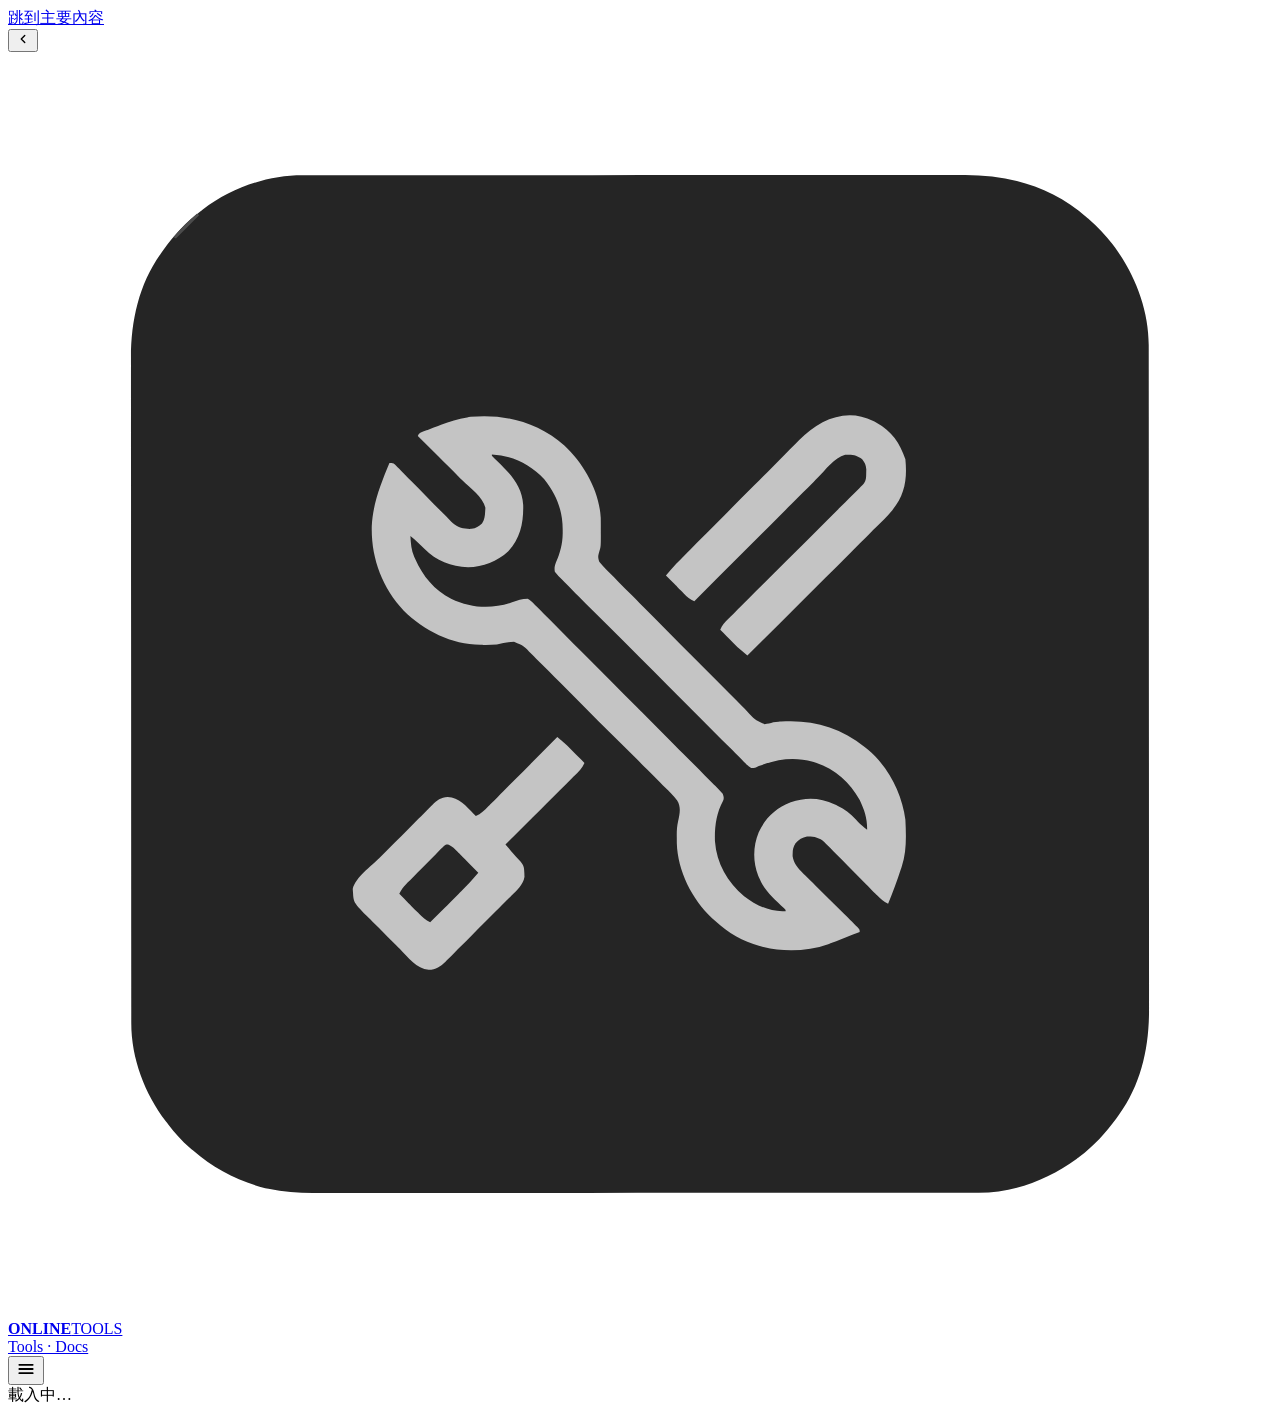
==== index.html @ 97c42d02 "feat: add utility functions, manifest, and multiple pages for online tools - Implemented utility fun" ====
<!DOCTYPE html>
<html lang="zh-Hant">

<head>
  <meta charset="UTF-8">
  <meta name="viewport" content="width=device-width, initial-scale=1.0, viewport-fit=cover">
  <title>OnlineTools</title>
  <meta name="description" content="純前端的線上工具箱與教學文檔：單位換算、進位轉換、時間戳、顏色、雜湊等等。">
  <meta name="theme-color" content="#252525">

  <!-- Open Graph -->
  <meta property="og:type" content="website">
  <meta property="og:title" content="OnlineTools">
  <meta property="og:description" content="純前端的線上工具箱與教學文檔。">
  <meta property="og:locale" content="zh_TW">
  <meta name="twitter:card" content="summary">

  <link rel="icon" href="assets/images/icon.svg">
  <link rel="manifest" href="manifest.webmanifest">
  <meta name="apple-mobile-web-app-capable" content="yes">
  <meta name="apple-mobile-web-app-title" content="OnlineTools">

  <!-- Web fonts：JetBrains Mono（程式碼）+ IBM Plex Sans JP（--font-family 的備援） -->
  <link rel="preconnect" href="https://fonts.googleapis.com">
  <link rel="preconnect" href="https://fonts.gstatic.com" crossorigin>
  <link rel="stylesheet"
    href="https://fonts.googleapis.com/css2?family=IBM+Plex+Sans+JP:wght@400;500;700&family=JetBrains+Mono:wght@400;500;700&display=swap">

  <link rel="stylesheet" href="css/theme.css">
  <link rel="stylesheet" href="css/layout.css">
  <link rel="stylesheet" href="css/components.css">
  <link rel="stylesheet" href="css/catalog.css">
  <link rel="stylesheet" href="css/viewer.css">
  <link rel="stylesheet" href="css/tools.css">
  <link rel="stylesheet" href="css/pages.css">
</head>

<body>
  <a class="skip-link" href="#page-outlet">跳到主要內容</a>
  <div class="app">
    <nav class="side-nav" id="side-nav" aria-label="主導覽">
      <button type="button" id="sidebar-toggle" class="sidebar-toggle" aria-label="收合側邊欄" aria-expanded="true"
        title="收合側邊欄">
        <svg viewBox="0 0 24 24" width="14" height="14" fill="none" stroke="currentColor" stroke-width="2.4"
          stroke-linecap="round" stroke-linejoin="round">
          <polyline points="15 18 9 12 15 6"></polyline>
        </svg>
      </button>
      <a class="brand" href="#/home">
        <img class="brand-logo" src="assets/images/icon.svg" alt="OnlineTools 標誌">
        <div class="brand-text">
          <div class="brand-name"><strong>ONLINE</strong>TOOLS</div>
          <div class="brand-sub">Tools · Docs</div>
        </div>
      </a>
      <button type="button" id="nav-menu-toggle" class="nav-menu-toggle" aria-label="開啟選單"
        aria-expanded="false" aria-controls="primary-nav" title="選單">
        <svg viewBox="0 0 24 24" width="20" height="20" fill="none" stroke="currentColor" stroke-width="2.2"
          stroke-linecap="round">
          <line class="bar bar-top" x1="4" y1="7" x2="20" y2="7"></line>
          <line class="bar bar-mid" x1="4" y1="12" x2="20" y2="12"></line>
          <line class="bar bar-bot" x1="4" y1="17" x2="20" y2="17"></line>
        </svg>
      </button>
      <div class="nav-group" id="primary-nav"></div>
      <div class="nav-spacer"></div>
      <div class="nav-foot" id="nav-foot"></div>
    </nav>

    <main class="main" id="page-outlet" tabindex="-1" aria-live="polite">
      <div class="state-block" role="status">
        <div class="spinner" aria-hidden="true"></div>載入中…
      </div>
    </main>
  </div>

  <script type="module" src="js/core/main.js"></script>
</body>

</html>
---- css/viewer.css ----
/* css/viewer.css — 單篇文章的版面與 Markdown 排版。 */

/* ================= Viewer layout ================= */
/* 內文欄寬約 800px，再加 240px 的大綱側欄；行太長會很難讀，所以是置中不是撐滿。 */
.viewer {
  max-width: 1064px;
  margin-inline: auto;
}

/* 固定在視窗而不是欄位上：長文章捲到一半時仍然需要看得到進度。 */
.read-progress {
  position: fixed;
  top: 0;
  left: 0;
  right: 0;
  height: 3px;
  z-index: var(--z-progress);
  background: transparent;
  pointer-events: none;
}
.read-progress > span {
  display: block;
  height: 100%;
  background: var(--primary);
  transform: scaleX(0);
  transform-origin: 0 50%;
  transition: transform 80ms linear;
}

.back-link {
  display: inline-flex;
  align-items: center;
  gap: 6px;
  font-size: 13px;
  font-weight: 600;
  color: var(--text-muted);
  margin-bottom: 16px;
}
.back-link:hover { color: var(--text); text-decoration: none; }
.back-link .back-ico { font-size: 16px; }

.doc-layout {
  display: grid;
  grid-template-columns: minmax(0, 1fr) 240px;
  gap: 24px;
  align-items: start;
}
.doc-main { padding: 28px 32px; min-width: 0; }

/* ---------- 文章標頭 ---------- */
.doc-cover {
  display: block;
  width: 100%;
  max-height: 260px;
  object-fit: cover;
  border: 1px solid var(--border-soft);
  border-radius: var(--radius);
  background: var(--cffy-theme-surface-a0);
  margin-bottom: 18px;
}
.doc-header {
  padding-bottom: 18px;
  margin-bottom: 24px;
  border-bottom: 1px solid var(--border-soft);
}
.doc-meta {
  display: flex;
  align-items: center;
  flex-wrap: wrap;
  gap: 12px;
  margin-bottom: 10px;
}
.doc-date { font-size: 12.5px; color: var(--text-dim); }
.doc-readtime { font-size: 12.5px; color: var(--text-dim); }
.doc-readtime::before { content: "·"; margin-right: 12px; color: var(--border); }
.doc-title { font-size: 28px; font-weight: 800; margin: 0 0 8px; line-height: 1.3; }
.doc-desc { font-size: 15px; color: var(--text-muted); margin: 0 0 12px; }

/* ---------- 頁尾：上／下一篇 + 原始檔 ---------- */
.doc-foot {
  margin-top: 34px;
  padding-top: 20px;
  border-top: 1px solid var(--border-soft);
}
.doc-foot[hidden] { display: none; }
.doc-nav {
  display: grid;
  grid-template-columns: 1fr 1fr;
  gap: 10px;
}
.doc-nav-link {
  display: flex;
  flex-direction: column;
  gap: 3px;
  padding: 12px 16px;
  border: 1px solid var(--border-soft);
  border-radius: var(--radius);
  background: var(--card-bg-alt);
  color: inherit;
  min-width: 0;
}
.doc-nav-link:hover { border-color: var(--primary); text-decoration: none; }
.doc-nav-link:focus-visible { outline: var(--focus-ring); outline-offset: 2px; }
/* 空的一格讓剩下的連結留在自己那一側。 */
.doc-nav-link.is-empty { border-color: transparent; background: none; pointer-events: none; }
.doc-nav-link.is-next { text-align: right; }
.doc-nav-dir { font-size: var(--text-caption); font-weight: 700; color: var(--text-dim); }
.doc-nav-link:hover .doc-nav-dir { color: var(--interactive); }
.doc-nav-title {
  font-size: var(--text-supporting);
  font-weight: 600;
  color: var(--text);
  overflow: hidden;
  text-overflow: ellipsis;
  white-space: nowrap;
}

.doc-source {
  display: flex;
  align-items: center;
  justify-content: center;
  gap: 8px;
  margin-top: 18px;
  font-size: var(--text-caption);
  color: var(--text-dim);
}

@media (max-width: 560px) {
  .doc-nav { grid-template-columns: 1fr; }
  .doc-nav-link.is-empty { display: none; }
  .doc-nav-link.is-next { text-align: left; }
}

/* ---------- 大綱（右側） ---------- */
.doc-outline {
  position: sticky;
  top: 20px;
  align-self: start;
  max-height: calc(100vh - 40px);
  overflow-y: auto;
  padding-left: 4px;
}
.outline-title {
  display: block;
  width: 100%;
  border: 0;
  background: none;
  font-family: inherit;
  font-size: 12px;
  font-weight: 700;
  letter-spacing: 0.04em;
  color: var(--text-muted);
  margin-bottom: 10px;
  padding: 0 0 0 12px;
  text-align: left;
  cursor: pointer;
  transition: color var(--duration-fast) var(--easing-standard);
}
.outline-title:hover { color: var(--interactive); }
.outline-title:focus-visible { outline: var(--focus-ring); outline-offset: 3px; }
.outline-nav { display: flex; flex-direction: column; gap: 1px; }
.outline-link {
  /* 用格線讓自動編號自成一欄，標題換行時才不會縮到編號底下。 */
  display: grid;
  grid-template-columns: auto minmax(0, 1fr);
  gap: 6px;
  font-size: 12.5px;
  line-height: 1.45;
  color: var(--text-muted);
  padding: 5px 10px 5px calc(12px + var(--indent, 0) * 13px);
  border-left: 2px solid transparent;
  border-radius: 0 var(--radius-sm) var(--radius-sm) 0;
}
.outline-num {
  font-variant-numeric: tabular-nums;
  font-weight: 700;
  color: var(--text-dim);
  white-space: nowrap;
}
.outline-text { overflow: hidden; text-overflow: ellipsis; white-space: nowrap; }
.outline-link:hover { color: var(--text); background: var(--card-bg-alt); text-decoration: none; }
.outline-link:hover .outline-num { color: var(--text-muted); }
.outline-link:focus-visible { outline: var(--focus-ring); outline-offset: -2px; }
.outline-link.is-active {
  color: var(--interactive);
  border-left-color: var(--primary);
  background: var(--surface-selected);
  font-weight: 600;
}
.outline-link.is-active .outline-num { color: var(--interactive); }

@media (max-width: 1100px) {
  .doc-layout { grid-template-columns: 1fr; }
  .doc-outline {
    position: static;
    max-height: none;
    order: -1;
    background: var(--card-bg);
    border: 1px solid var(--border-soft);
    border-radius: var(--radius-lg);
    padding: 14px 16px;
  }
  .outline-nav { max-height: 200px; overflow-y: auto; }
}
@media (max-width: 480px) {
  .doc-main { padding: 20px 18px; }
  .doc-title { font-size: 22px; }
  .doc-cover { max-height: 180px; }
}

/* ================= Markdown 內文排版 ================= */
.doc-content { font-size: 15.5px; line-height: 1.75; color: var(--text); }
.doc-content > *:first-child { margin-top: 0; }

.doc-content h1, .doc-content h2, .doc-content h3,
.doc-content h4, .doc-content h5, .doc-content h6 {
  font-weight: 700;
  line-height: 1.35;
  scroll-margin-top: 20px;
}

/* ---------- 章節錨點 ---------- */
/* 整個網站活在 hash 裡，純 #id 錨點會把路由洗掉，所以改成複製完整網址的按鈕。 */
.doc-heading { position: relative; }
.heading-anchor {
  margin-left: 8px;
  padding: 2px 4px;
  border: none;
  border-radius: var(--radius-xs);
  background: none;
  color: var(--text-dim);
  cursor: pointer;
  opacity: 0;
  vertical-align: middle;
  transition: opacity var(--duration-fast) var(--easing-standard),
              color var(--duration-fast) var(--easing-standard);
}
.doc-heading:hover .heading-anchor,
.heading-anchor:focus-visible { opacity: 1; }
.heading-anchor:hover { color: var(--interactive); background: var(--card-bg-alt); }
.heading-anchor:focus-visible { outline: var(--focus-ring); outline-offset: 1px; }
@media (hover: none) { .heading-anchor { opacity: 0.5; } }

/* 從分享連結或搜尋結果進來時閃一下，指出停在哪一節。 */
.doc-heading.is-targeted {
  animation: heading-flash 2s var(--easing-standard);
  border-radius: var(--radius-xs);
}
@keyframes heading-flash {
  0%, 45% { background: color-mix(in srgb, var(--cffy-theme-warning-a0) 22%, transparent); }
  100% { background: transparent; }
}

.doc-content h1 { font-size: 25px; margin: 32px 0 16px; padding-bottom: 8px; border-bottom: 1px solid var(--border-soft); }
.doc-content h2 { font-size: 21px; margin: 30px 0 14px; padding-bottom: 6px; border-bottom: 1px solid var(--border-soft); }
.doc-content h3 { font-size: 18px; margin: 26px 0 12px; }
.doc-content h4 { font-size: 16px; margin: 22px 0 10px; }
.doc-content h5, .doc-content h6 { font-size: 14.5px; margin: 18px 0 8px; color: var(--text-muted); }

.doc-content p { margin: 0 0 16px; }

/* 行內連結：hover 時加淡色底與較亮的底線。左右的 padding／負 margin 成對，
   確保 highlight 不會把文字擠位移。 */
.doc-content a {
  color: var(--link);
  text-decoration: underline;
  text-underline-offset: 2px;
  text-decoration-color: color-mix(in srgb, var(--link) 45%, transparent);
  padding: 1px 3px;
  margin: 0 -3px;
  border-radius: var(--radius-xs);
  transition: background var(--duration-fast) var(--easing-standard),
              color var(--duration-fast) var(--easing-standard),
              text-decoration-color var(--duration-fast) var(--easing-standard);
}
.doc-content a:hover {
  color: var(--cffy-theme-info-a10);
  background: color-mix(in srgb, var(--link) 14%, transparent);
  text-decoration-color: currentColor;
}
.doc-content a:focus-visible { outline: var(--focus-ring); outline-offset: 1px; }
/* 圖片連結不要套文字連結的樣式。 */
.doc-content a:has(img) {
  padding: 0;
  margin: 0;
  text-decoration: none;
  background: none;
}

.doc-content ul, .doc-content ol { margin: 0 0 16px; padding-left: 26px; }
.doc-content li { margin: 4px 0; }
.doc-content li > ul, .doc-content li > ol { margin: 4px 0; }
.doc-content input[type="checkbox"] {
  width: auto;
  margin-right: 6px;
  accent-color: var(--primary);
}

.doc-content blockquote {
  margin: 4px 0 20px;
  padding: 12px 16px;
  border: none;
  border-left: 4px solid var(--primary);
  border-radius: 0 var(--radius-sm) var(--radius-sm) 0;
  background: var(--card-bg-alt);
  color: var(--text);
  line-height: 1.7;
}
.doc-content blockquote > *:first-child { margin-top: 0; }
.doc-content blockquote p:last-child { margin-bottom: 0; }
.doc-content blockquote ul,
.doc-content blockquote ol { margin-bottom: 0; }
.doc-content blockquote blockquote {
  margin: 12px 0 0;
  background: var(--cffy-theme-surface-a10);
}

@media (max-width: 480px) {
  .doc-content blockquote { padding: 10px 12px; }
}

.doc-content hr { border: none; border-top: 1px solid var(--border); margin: 28px 0; }

.doc-img, .doc-content img {
  display: block;
  /* 保留小圖的原始寬度；只有超過內容區時才等比例縮小。 */
  width: auto;
  max-width: 100%;
  height: auto;
  margin: 8px 0 18px;
  /* 圖片大小差很多，圓角要小到連 18px 高的圖也符合短邊 1/3 的規則。 */
  border-radius: var(--radius-sm);
  border: 1px solid var(--border-soft);
  background: var(--cffy-theme-surface-a10);
}

/* ---------- 圖片 + hover 說明 ---------- */
/* 外框收縮到圖片實際寬度，說明列才會跟圖片同寬。 */
.doc-content .doc-figure {
  position: relative;
  display: block;
  width: fit-content;
  max-width: 100%;
  margin: 8px 0 18px;
  border: 1px solid var(--border-soft);
  border-radius: var(--radius-sm);
  overflow: hidden;
  background: var(--cffy-theme-surface-a10);
}
.doc-content .doc-figure .doc-img {
  margin: 0;
  border: none;
  border-radius: 0;
  background: none;
}
.doc-figure-cap {
  position: absolute;
  left: 0;
  right: 0;
  bottom: 0;
  padding: 7px 12px;
  font-size: var(--text-caption);
  line-height: 1.4;
  color: var(--cffy-theme-light-a0);
  background: rgba(0, 0, 0, 0.74);
  opacity: 0;
  transform: translateY(100%);
  transition: opacity var(--duration-default) var(--easing-standard),
              transform var(--duration-default) var(--easing-standard);
  pointer-events: none;
}
.doc-figure:hover .doc-figure-cap,
.doc-figure:focus-within .doc-figure-cap {
  opacity: 1;
  transform: translateY(0);
}
/* 觸控裝置沒有 hover，說明就固定顯示，不然永遠看不到。 */
@media (hover: none) {
  .doc-figure-cap { opacity: 1; transform: translateY(0); }
}

/* ---------- 可放大的圖片 ---------- */
.doc-content img.is-zoomable { cursor: zoom-in; }
.doc-content img.is-zoomable:focus-visible { outline: var(--focus-ring); outline-offset: 2px; }

.lightbox {
  position: fixed;
  inset: 0;
  z-index: var(--z-overlay);
  display: flex;
  flex-direction: column;
  align-items: center;
  justify-content: center;
  gap: 12px;
  padding: 32px;
  background: rgba(0, 0, 0, 0.88);
  opacity: 0;
  pointer-events: none;
  transition: opacity var(--duration-fast) var(--easing-standard);
}
.lightbox.open { opacity: 1; pointer-events: auto; }
.lightbox-img {
  max-width: 100%;
  max-height: calc(100vh - 120px);
  object-fit: contain;
  border-radius: var(--radius-sm);
  background: var(--cffy-theme-surface-a10);
}
.lightbox-cap {
  max-width: 720px;
  text-align: center;
  font-size: var(--text-supporting);
  color: var(--cffy-theme-light-a0);
}
.lightbox-cap[hidden] { display: none; }
.lightbox-close {
  position: absolute;
  top: 14px;
  right: 16px;
  min-width: var(--hit-min);
  min-height: var(--hit-min);
  display: inline-flex;
  align-items: center;
  justify-content: center;
  font-size: 26px;
  line-height: 1;
  border: 1px solid var(--border);
  border-radius: var(--radius-sm);
  background: var(--card-bg);
  color: var(--text);
  cursor: pointer;
}
.lightbox-close:hover { background: var(--card-bg-alt); }
.lightbox-close:focus-visible { outline: var(--focus-ring); outline-offset: 2px; }

@media (max-width: 480px) {
  .lightbox { padding: 16px; }
}

/* ---------- 表格 ---------- */
/* 外框負責圓角與橫向捲動；表格本身用 separate border，內部格線才不會疊成兩條。 */
.doc-content .table-wrap {
  margin: 0 0 18px;
  border: 1px solid var(--border);
  border-radius: var(--radius);
  overflow: hidden;
  overflow-x: auto;
  background: var(--cffy-theme-surface-a10);
}
.doc-content table {
  width: 100%;
  border-collapse: separate;
  border-spacing: 0;
  margin: 0;
  font-size: 14px;
}
.doc-content th, .doc-content td {
  padding: 9px 13px;
  text-align: left;
  border-right: 1px solid var(--border-soft);
  border-bottom: 1px solid var(--border-soft);
}
.doc-content th:last-child, .doc-content td:last-child { border-right: none; }
.doc-content tbody tr:last-child td { border-bottom: none; }
.doc-content thead th {
  background: var(--card-bg-alt);
  font-weight: 700;
  color: var(--text);
  border-bottom-color: var(--border);
  white-space: nowrap;
}
.doc-content tbody tr:nth-child(even) { background: rgba(var(--rgb-info), 0.04); }

/* ---------- 行內程式碼 ---------- */
.doc-content code {
  font-family: var(--font-mono);
  font-size: 0.88em;
  background: var(--card-bg-alt);
  color: var(--cffy-theme-primary-a50);
  padding: 2px 6px;
  border-radius: var(--radius-xs);
  border: 1px solid var(--border-soft);
}

/* ---------- 程式碼區塊 + 複製鈕 ---------- */
/* 按鈕掛在外層，長行左右捲動時它才不會跟著跑掉。 */
.doc-content .code-wrap { position: relative; margin: 0 0 18px; }
.doc-content .code-wrap > pre.code-block { margin: 0; padding-right: 96px; }

.code-copy {
  position: absolute;
  top: 8px;
  right: 8px;
  display: inline-flex;
  align-items: center;
  gap: 6px;
  font-family: inherit;
  font-size: var(--text-caption);
  font-weight: 600;
  padding: 5px 10px;
  border-radius: var(--radius-sm);
  border: 1px solid var(--border);
  background: var(--card-bg-alt);
  color: var(--text-muted);
  cursor: pointer;
  opacity: 0.65;
  transition: opacity var(--duration-fast) var(--easing-standard),
              color var(--duration-fast) var(--easing-standard),
              border-color var(--duration-fast) var(--easing-standard),
              background var(--duration-fast) var(--easing-standard);
}
.code-wrap:hover .code-copy { opacity: 1; }
.code-copy:hover { color: var(--text); border-color: var(--cffy-theme-surface-a40); background: var(--border); }
.code-copy:focus-visible { outline: var(--focus-ring); outline-offset: 2px; opacity: 1; }
.code-copy .code-copy-ico { display: inline-flex; align-items: center; flex-shrink: 0; }
.code-copy.is-copied {
  opacity: 1;
  color: var(--cffy-theme-success-a0);
  border-color: color-mix(in srgb, var(--cffy-theme-success-a0) 45%, transparent);
  background: color-mix(in srgb, var(--cffy-theme-success-a0) 14%, transparent);
}
/* 觸控裝置沒有 hover，按鈕一律保持看得見。 */
@media (hover: none) {
  .code-copy { opacity: 1; }
  .code-copy .code-copy-label { display: none; }
  .doc-content .code-wrap > pre.code-block { padding-right: 60px; }
}

.doc-content pre.code-block {
  margin: 0 0 18px;
  padding: 16px 18px;
  background: var(--cffy-theme-surface-a0);
  border: 1px solid var(--border);
  border-radius: var(--radius);
  overflow-x: auto;
  line-height: 1.6;
}
.doc-content pre.code-block code {
  font-family: var(--font-mono);
  font-size: 13.5px;
  background: none;
  border: none;
  padding: 0;
  color: var(--text);
}

/* ---------- Mermaid ---------- */
.doc-content pre.mermaid {
  margin: 0 0 18px;
  padding: 24px;
  background: var(--cffy-theme-surface-a0);
  border: 1px solid var(--border);
  border-radius: var(--radius);
  text-align: center;
  overflow-x: auto;
}
.doc-content pre.mermaid:not([data-processed]) { color: var(--text-dim); font-family: var(--font-mono); font-size: 12px; }
.doc-content pre.mermaid svg {
  display: block;
  width: auto;
  max-width: none;
  height: auto;
  margin-inline: auto;
  font-family: var(--font-family);
}
.doc-content pre.mermaid .node rect,
.doc-content pre.mermaid .node polygon,
.doc-content pre.mermaid .node path { stroke-width: 1.5px; }
.doc-content pre.mermaid .node rect { rx: var(--radius-xs); ry: var(--radius-xs); }
.doc-content pre.mermaid .flowchart-link {
  stroke-width: 1.5px;
  stroke-linecap: round;
  stroke-linejoin: round;
}
.doc-content pre.mermaid .edgeLabel,
.doc-content pre.mermaid .edgeLabel p {
  color: var(--text);
  background: var(--cffy-theme-surface-a0);
}
.doc-content pre.mermaid .edgeLabel p { padding: 2px 5px; border-radius: var(--radius-xs); }

@media (max-width: 480px) {
  .doc-content pre.mermaid { padding: 16px; }
}

/* ---------- KaTeX ---------- */
.doc-content .katex-display { overflow-x: auto; overflow-y: hidden; padding: 4px 0; }

/* ---------- 內文中的 iframe（投影片、PDF、影片） ---------- */
.doc-content iframe {
  display: block;
  width: 100%;
  margin: 8px 0 18px;
  border: 1px solid var(--border);
  border-radius: var(--radius);
  background: var(--cffy-theme-surface-a0);
}

/* ================= highlight.js 主題（顏色全部走變數） ================= */
.hljs { color: var(--text); background: transparent; }
.hljs-comment,
.hljs-quote { color: var(--text-dim); font-style: italic; }
.hljs-keyword,
.hljs-selector-tag,
.hljs-literal,
.hljs-section,
.hljs-doctag,
.hljs-type,
.hljs-name,
.hljs-strong { color: var(--cffy-theme-danger-a10); }
.hljs-string,
.hljs-title.class_,
.hljs-regexp,
.hljs-addition,
.hljs-meta-string { color: var(--cffy-theme-success-a0); }
.hljs-number,
.hljs-symbol,
.hljs-bullet,
.hljs-link,
.hljs-selector-attr,
.hljs-selector-pseudo { color: var(--cffy-theme-warning-a0); }
.hljs-title,
.hljs-title.function_,
.hljs-built_in,
.hljs-builtin-name,
.hljs-attr,
.hljs-attribute,
.hljs-variable.language_ { color: var(--cffy-theme-info-a0); }
.hljs-variable,
.hljs-template-variable,
.hljs-params,
.hljs-selector-id,
.hljs-selector-class { color: var(--cffy-theme-info-a20); }
.hljs-meta,
.hljs-tag { color: var(--cffy-theme-primary-a30); }
.hljs-deletion { color: var(--cffy-theme-danger-a0); }
.hljs-emphasis { font-style: italic; }
---- css/tools.css ----
/* css/tools.css — 內文裡的工具區塊。
   顏色一律走 theme.css 的變數，這裡不寫死任何色碼。 */

/* ================= 佔位與外框 ================= */
/* 工具是內文的一部分，所以外距跟段落、程式碼區塊對齊。 */
.doc-content .tool-slot {
  margin: 18px 0 22px;
}
.doc-content .tool-slot.is-loading::before {
  content: "載入工具…";
  display: block;
  padding: 26px 18px;
  text-align: center;
  font-size: var(--text-supporting);
  color: var(--text-dim);
  border: 1px dashed var(--border);
  border-radius: var(--radius);
  background: var(--cffy-theme-surface-a0);
}
/* 掛載前的備援文字（沒有 JavaScript 時會一直留著）。 */
.doc-content .tool-slot:not([data-tool-ready]) > * { margin-block: 0; }

.tool-panel {
  display: flex;
  flex-direction: column;
  /* 同一段裡的東西靠緊一點；段落之間的距離由 .tool-subhead 自己撐開。 */
  gap: 12px;
  padding: 18px;
  border: 1px solid var(--border);
  border-radius: var(--radius-lg);
  background: var(--cffy-theme-surface-a0);
  /* 內文是 15.5px／1.75，工具是操作介面，收緊一點才不會鬆散。 */
  font-size: var(--text-body);
  line-height: 1.5;
}

/* 一排裡的欄位平分寬度，放不下就換行。 */
.tool-row {
  display: grid;
  grid-template-columns: repeat(auto-fit, minmax(170px, 1fr));
  gap: 14px 12px;
  align-items: start;
}
/* display: grid 會蓋掉 UA 的 [hidden] { display: none }，所以要自己補回來。 */
.tool-row[hidden], .tool-field[hidden], .tool-actions[hidden], .tool-out[hidden] { display: none; }
/* 同一排的欄位共用「標籤／控制項／說明」三條列軌，
   有說明文字的欄位就不會把自己的輸入框往上頂 —— 一排的輸入框一定切齊。 */
@supports (grid-template-rows: subgrid) {
  .tool-row > .tool-field {
    grid-row: span 3;
    grid-template-rows: subgrid;
  }
}
.tool-row > .tool-block { min-width: 0; }

.tool-actions {
  display: flex;
  flex-wrap: wrap;
  gap: 8px;
  align-items: center;
}
.tool-actions .tool-actions-end { margin-left: auto; }

.tool-subhead {
  font-size: var(--text-label);
  font-weight: 700;
  color: var(--text-muted);
  margin-top: 4px;
  padding-top: 14px;
  border-top: 1px solid var(--border-soft);
}
.tool-panel > .tool-subhead:first-child { border-top: none; margin-top: 0; padding-top: 0; }

/* ================= 欄位 ================= */
/* 三列：標籤、控制項、說明。沒有說明時第三列高度是 0，不佔位。 */
.tool-field {
  display: grid;
  grid-template-rows: auto auto auto;
  align-content: start;
  row-gap: 6px;
  min-width: 0;
}
.tool-field-label {
  font-size: var(--text-caption);
  font-weight: 700;
  letter-spacing: 0.03em;
  color: var(--text-muted);
  align-self: end;
}
.tool-field-hint {
  font-size: var(--text-caption);
  line-height: 1.45;
  color: var(--text-dim);
}

/* 內文的 .doc-content 有自己的 input 樣式，這裡要蓋過去。 */
.doc-content .tool-input,
.doc-content .tool-textarea,
.tool-input,
.tool-textarea {
  width: 100%;
  font-family: inherit;
  font-size: var(--text-body);
  line-height: 1.5;
  color: var(--text);
  background: var(--card-bg);
  border: 1px solid var(--border);
  border-radius: var(--radius-sm);
  padding: 8px 11px;
}
.tool-input { height: var(--control-height); }
select.tool-input { cursor: pointer; }
.tool-textarea { resize: vertical; min-height: 90px; }
.tool-textarea.is-readonly { background: var(--cffy-theme-surface-a10); color: var(--text-muted); }
.is-mono, .doc-content .is-mono {
  font-family: var(--font-mono);
  font-size: 13.5px;
  /* 數字對齊，換算結果一列一列看下來才不會跳。 */
  font-variant-numeric: tabular-nums;
}
.tool-input:focus, .tool-textarea:focus {
  outline: none;
  border-color: var(--primary);
  box-shadow: 0 0 0 2px rgba(var(--rgb-primary), 0.3);
}
.tool-input.is-invalid, .tool-textarea.is-invalid {
  border-color: color-mix(in srgb, var(--critical) 60%, transparent);
}
/* 數字輸入的上下箭頭在這裡只會擋路。 */
.tool-input[type="number"] { appearance: textfield; -moz-appearance: textfield; }
.tool-input[type="number"]::-webkit-outer-spin-button,
.tool-input[type="number"]::-webkit-inner-spin-button { appearance: none; margin: 0; }

/* ================= 分頁鈕 ================= */
.tool-segmented {
  display: inline-flex;
  padding: 3px;
  gap: 3px;
  border: 1px solid var(--border);
  border-radius: var(--radius-sm);
  background: var(--card-bg);
}
.tool-seg {
  font-family: inherit;
  font-size: var(--text-supporting);
  font-weight: 600;
  padding: 6px 14px;
  border: none;
  border-radius: var(--radius-xs);
  background: transparent;
  color: var(--text-muted);
  cursor: pointer;
  transition: background var(--duration-fast) var(--easing-standard),
              color var(--duration-fast) var(--easing-standard);
}
.tool-seg:hover { color: var(--text); }
.tool-seg:focus-visible { outline: var(--focus-ring); outline-offset: 1px; }
.tool-seg.is-active { background: var(--primary); color: var(--on-primary); }

/* ================= 結果 ================= */
.tool-out {
  display: flex;
  align-items: center;
  gap: 12px;
  padding: 9px 10px 9px 13px;
  border: 1px solid var(--border-soft);
  border-radius: var(--radius-sm);
  background: var(--card-bg);
}
.tool-out-label {
  flex: 0 0 auto;
  min-width: 84px;
  font-size: var(--text-caption);
  font-weight: 700;
  color: var(--text-muted);
}
.tool-out-value {
  flex: 1 1 auto;
  min-width: 0;
  color: var(--text);
  overflow-x: auto;
  white-space: nowrap;
}
.tool-out.is-empty .tool-out-value::before {
  content: "—";
  color: var(--text-dim);
}
/* 一整組結果列疊在一起時的間距。 */
.tool-outs { display: flex; flex-direction: column; gap: 6px; }

.tool-block { display: flex; flex-direction: column; gap: 6px; }
.tool-block-head {
  display: flex;
  align-items: center;
  gap: 10px;
}
.tool-block-label {
  font-size: var(--text-caption);
  font-weight: 700;
  letter-spacing: 0.03em;
  color: var(--text-muted);
}
.tool-block-head .tool-copy { margin-left: auto; }

.tool-copy {
  display: inline-flex;
  align-items: center;
  gap: 6px;
  flex: 0 0 auto;
  font-family: inherit;
  font-size: var(--text-caption);
  font-weight: 600;
  padding: 5px 10px;
  border: 1px solid var(--border);
  border-radius: var(--radius-sm);
  background: var(--card-bg-alt);
  color: var(--text-muted);
  cursor: pointer;
  transition: color var(--duration-fast) var(--easing-standard),
              border-color var(--duration-fast) var(--easing-standard),
              background var(--duration-fast) var(--easing-standard);
}
.tool-copy:hover { color: var(--text); border-color: var(--cffy-theme-surface-a40); background: var(--border); }
.tool-copy:focus-visible { outline: var(--focus-ring); outline-offset: 2px; }
.tool-copy .tool-copy-ico { display: inline-flex; align-items: center; }
.tool-copy.is-copied {
  color: var(--success);
  border-color: color-mix(in srgb, var(--success) 45%, transparent);
  background: color-mix(in srgb, var(--success) 14%, transparent);
}

/* 工具掛在 .doc-content 底下，內文的 `p { margin-bottom: 16px }` specificity 比較高，
   要蓋掉就得同樣帶上 .doc-content。下面的 li 與 checkbox 也是同一個原因。 */
.doc-content .tool-status,
.tool-status {
  margin: 0;
  font-size: var(--text-supporting);
  font-weight: 600;
}
.tool-status[hidden] { display: none; }
.tool-status.is-ok { color: var(--success); }
.tool-status.is-warn { color: var(--warning); }
.tool-status.is-error { color: var(--critical); }

.doc-content .tool-note,
.tool-note {
  margin: 0;
  font-size: var(--text-supporting);
  line-height: 1.6;
  color: var(--text-dim);
}

/* ================= 各工具的小東西 ================= */
/* 顏色工具的預覽塊。 */
.tool-swatch {
  height: 72px;
  border: 1px solid var(--border);
  border-radius: var(--radius);
  background: var(--swatch, var(--card-bg));
}

/* 單位換算的整排結果。 */
.tool-convert-list {
  display: grid;
  grid-template-columns: repeat(auto-fill, minmax(230px, 1fr));
  gap: 6px;
}

/* 正則測試的命中結果。 */
.tool-highlight {
  padding: 10px 12px;
  border: 1px solid var(--border-soft);
  border-radius: var(--radius-sm);
  background: var(--card-bg);
  font-family: var(--font-mono);
  font-size: 13.5px;
  line-height: 1.7;
  white-space: pre-wrap;
  overflow-wrap: anywhere;
  max-height: 260px;
  overflow-y: auto;
}
.tool-highlight mark {
  background: color-mix(in srgb, var(--cffy-theme-warning-a0) 30%, transparent);
  color: var(--cffy-theme-warning-a20);
  border-radius: var(--radius-xs);
  padding: 0 1px;
}

/* 一次多筆輸出用的鍵值表（雜湊、時間戳）。 */
.doc-content .tool-table,
.tool-table { width: 100%; border-collapse: collapse; font-size: var(--text-supporting); }
.doc-content .tool-table th, .doc-content .tool-table td,
.tool-table th, .tool-table td {
  padding: 7px 10px;
  text-align: left;
  border-bottom: 1px solid var(--border-soft);
}
.tool-table tr:last-child th, .tool-table tr:last-child td { border-bottom: none; }
.tool-table th { width: 120px; font-weight: 700; color: var(--text-muted); white-space: nowrap; }
.tool-table td { font-family: var(--font-mono); font-size: 13px; overflow-wrap: anywhere; }

@media (max-width: 560px) {
  .tool-panel { padding: 14px; }
  .tool-out { flex-wrap: wrap; }
  .tool-out-label { min-width: 0; flex-basis: 100%; }
  .tool-copy .tool-copy-label { display: none; }
}

@media (pointer: coarse) {
  .tool-copy, .tool-seg { min-height: var(--hit-min); }
}

/* 正則測試的旗標與命中清單。 */
.tool-flag {
  display: inline-flex;
  align-items: center;
  gap: 7px;
  padding: 6px 10px;
  border: 1px solid var(--border);
  border-radius: var(--radius-sm);
  background: var(--card-bg);
  font-size: var(--text-supporting);
  font-weight: 600;
  color: var(--text-muted);
  cursor: pointer;
}
.tool-flag:hover { color: var(--text); border-color: var(--cffy-theme-surface-a40); }
.tool-flag:has(.tool-check:checked) {
  color: var(--interactive);
  border-color: color-mix(in srgb, var(--primary) 60%, transparent);
  background: var(--surface-selected);
}
.doc-content .tool-flag .tool-check,
.tool-check {
  width: auto;
  margin: 0;
  accent-color: var(--primary);
  cursor: pointer;
}

.tool-matches { display: flex; flex-direction: column; gap: 8px; }
.tool-match {
  border: 1px solid var(--border-soft);
  border-radius: var(--radius-sm);
  background: var(--card-bg);
  overflow: hidden;
}
.tool-match-head {
  padding: 6px 10px;
  border-bottom: 1px solid var(--border-soft);
  background: var(--card-bg-alt);
  font-size: var(--text-caption);
  font-weight: 700;
  color: var(--text-muted);
}

/* ================= 手工紙袋計算機 ================= */
.bag-net-host {
  padding: 12px;
  border: 1px solid var(--border-soft);
  border-radius: var(--radius);
  background: var(--card-bg);
  overflow-x: auto;
}
.bag-net {
  display: block;
  width: 100%;
  height: auto;
  /* 手機上整張縮到 250px 寬，尺寸數字會小到看不見。給一個下限，
     讓它在外框裡橫向捲動，總比縮到讀不出來好。 */
  min-width: 480px;
  /* 展開圖很扁，太高會把步驟圖擠到看不見。 */
  max-height: 70vh;
}

.bag-legend {
  display: flex;
  flex-wrap: wrap;
  gap: 8px 16px;
  font-size: var(--text-caption);
  color: var(--text-muted);
}
.bag-legend-item { display: inline-flex; align-items: center; gap: 6px; }
.bag-legend-mark {
  width: 22px;
  height: 0;
  flex-shrink: 0;
  border-top: 2px solid currentColor;
}
.bag-legend-item.is-cut { color: var(--text); }
.bag-legend-item.is-mountain { color: var(--info); }
.bag-legend-item.is-valley { color: var(--warning); }
.bag-legend-item.is-diagonal { color: var(--success); }
.bag-legend-item.is-guide { color: var(--text-dim); }
.bag-legend-item.is-hole { color: var(--critical); }
.bag-legend-item.is-mountain .bag-legend-mark { border-top-style: dashed; }
.bag-legend-item.is-valley .bag-legend-mark { border-top-style: dotted; border-top-width: 3px; }
.bag-legend-item.is-diagonal .bag-legend-mark { border-top-style: dashed; }
.bag-legend-item.is-guide .bag-legend-mark { border-top-style: dotted; border-top-width: 1px; }
.bag-legend-item.is-hole .bag-legend-mark {
  width: 10px;
  height: 10px;
  border: 2px solid currentColor;
  border-radius: 50%;
}

/* 步驟用分解圖而不是動畫：手上拿著紙的時候要六張一起看得到，也要印得出來。 */
.doc-content .bag-steps,
.bag-steps {
  display: grid;
  grid-template-columns: repeat(auto-fill, minmax(230px, 1fr));
  gap: 10px;
  margin: 0;
  padding: 0;
  list-style: none;
  counter-reset: none;
}
.doc-content .bag-step,
.bag-step {
  display: flex;
  flex-direction: column;
  gap: 8px;
  margin: 0;
  padding: 12px;
  border: 1px solid var(--border-soft);
  border-radius: var(--radius);
  background: var(--card-bg);
}
.bag-step-figure {
  border-radius: var(--radius-sm);
  background: var(--cffy-theme-surface-a0);
  padding: 6px;
}
.bag-step-svg { display: block; width: 100%; height: auto; }
.bag-step-title {
  font-size: var(--text-label);
  font-weight: 700;
  color: var(--text);
}
.doc-content .bag-step-desc,
.bag-step-desc {
  margin: 0;
  font-size: var(--text-supporting);
  line-height: 1.6;
  color: var(--text-muted);
}

@media print {
  .bag-net-host, .bag-step, .bag-step-figure { background: #fff; }
}
---- css/pages.css ----
/* css/pages.css — 首頁、其他工具、404。 */

/* ================= 首頁的招牌 ================= */
.hero-card {
  display: flex;
  align-items: center;
  gap: 22px;
  padding: 26px 28px;
}
.hero-logo {
  width: 88px;
  height: 88px;
  flex-shrink: 0;
  border-radius: var(--radius-lg);
  border: 1px solid var(--border-soft);
  background: var(--cffy-theme-surface-a20);
  object-fit: contain;
  padding: 10px;
}
.hero-body { min-width: 0; display: flex; flex-direction: column; gap: 10px; }
.hero-eyebrow {
  margin: 0;
  font-size: var(--text-caption);
  font-weight: 700;
  letter-spacing: 0.12em;
  text-transform: uppercase;
  color: var(--text-dim);
}
.hero-title {
  margin: 0;
  font-size: clamp(26px, 1.4rem + 1.6vw, 38px);
  font-weight: 800;
  line-height: 1.15;
  letter-spacing: -0.02em;
}
.hero-intro { margin: 0; color: var(--text-muted); font-size: 14.5px; }
.hero-actions { display: flex; flex-wrap: wrap; gap: 10px; margin-top: 4px; }

@media (max-width: 620px) {
  .hero-card { flex-direction: column; align-items: flex-start; gap: 16px; padding: 20px; }
  .hero-logo { width: 64px; height: 64px; }
}

.home-stats {
  display: grid;
  grid-template-columns: repeat(auto-fit, minmax(120px, 1fr));
  gap: 10px;
  margin-top: 16px;
}
.stat-card {
  padding: 14px 16px;
  background: var(--card-bg);
  border: 1px solid var(--border-soft);
  border-radius: var(--radius);
}
.stat-value { font-size: 21px; font-weight: 800; line-height: 1.2; color: var(--text); }
.stat-label { margin-top: 2px; font-size: var(--text-caption); color: var(--text-dim); }

/* ================= 內容卡（首頁的工具與文檔） ================= */
.entry-grid {
  display: grid;
  grid-template-columns: repeat(auto-fill, minmax(260px, 1fr));
  gap: 12px;
}
.entry-card {
  display: flex;
  flex-direction: column;
  gap: 8px;
  padding: 16px 18px;
  background: var(--card-bg);
  border: 1px solid var(--border-soft);
  border-radius: var(--radius);
  color: inherit;
  min-width: 0;
}
.entry-card:hover { border-color: var(--primary); background: var(--card-bg-alt); text-decoration: none; }
.entry-card:focus-visible { outline: var(--focus-ring); outline-offset: 2px; }
.entry-card-top { display: flex; align-items: center; gap: 8px; flex-wrap: wrap; }
.entry-card-date { margin-left: auto; font-size: var(--text-caption); color: var(--text-dim); }
.entry-card-title {
  display: flex;
  align-items: center;
  gap: 8px;
  margin: 0;
  font-size: var(--text-body);
  font-weight: 700;
  line-height: 1.45;
  color: var(--text);
  overflow-wrap: anywhere;
}
.entry-card-ico {
  display: inline-flex;
  align-items: center;
  flex-shrink: 0;
  color: var(--text-muted);
}
.entry-card:hover .entry-card-ico { color: var(--interactive); }
.entry-card-desc {
  margin: 0;
  font-size: var(--text-supporting);
  color: var(--text-muted);
  display: -webkit-box;
  -webkit-line-clamp: 2;
  -webkit-box-orient: vertical;
  overflow: hidden;
}
.entry-card-foot {
  margin-top: auto;
  padding-top: 6px;
  display: flex;
  align-items: center;
  gap: 8px;
  flex-wrap: wrap;
}
.entry-card-time { font-size: var(--text-caption); color: var(--text-dim); margin-left: auto; }

/* ================= 其他工具 ================= */
.links-toolbar {
  display: flex;
  flex-direction: column;
  gap: 12px;
  margin-bottom: 20px;
}
.links-meta {
  display: flex;
  align-items: center;
  flex-wrap: wrap;
  gap: 8px 12px;
  font-size: var(--text-label);
  color: var(--text-muted);
}
.links-meta strong { color: var(--text); font-size: 15px; }
.links-filters { display: flex; flex-wrap: wrap; gap: 8px; }

.link-grid {
  display: grid;
  grid-template-columns: repeat(auto-fill, minmax(280px, 1fr));
  gap: 12px;
}
.link-card {
  position: relative;
  display: flex;
  flex-direction: column;
  gap: 10px;
  padding: 16px 18px;
  background: var(--card-bg);
  border: 1px solid var(--border-soft);
  border-radius: var(--radius-lg);
  color: inherit;
  overflow: hidden;
  transition: border-color var(--duration-fast) var(--easing-standard),
              background var(--duration-fast) var(--easing-standard),
              transform var(--duration-fast) var(--easing-standard);
}
.link-card:hover {
  border-color: color-mix(in srgb, var(--chip-color, var(--primary)) 60%, transparent);
  background: var(--card-bg-alt);
  text-decoration: none;
  transform: translateY(-2px);
}
.link-card:focus-visible { outline: var(--focus-ring); outline-offset: 2px; }
/* 卡片右下角的暈染，用該分類的顏色。 */
.link-card::after {
  content: "";
  position: absolute;
  right: -34px;
  bottom: -34px;
  width: 120px;
  height: 120px;
  /* 正圓的柔光暈，是刻意的例外。 */
  border-radius: 50%;
  background: var(--chip-color, var(--primary));
  opacity: 0.12;
  filter: blur(12px);
  pointer-events: none;
}
.link-card-top { display: flex; align-items: center; justify-content: space-between; gap: 12px; }
.link-name {
  margin: 0;
  font-size: var(--text-section);
  font-weight: 800;
  color: var(--text);
  overflow-wrap: anywhere;
}
.link-open {
  flex: 0 0 auto;
  font-size: var(--text-caption);
  font-weight: 700;
  letter-spacing: 0.04em;
  color: var(--text-dim);
}
.link-card:hover .link-open { color: var(--chip-color, var(--interactive)); }
.link-desc { margin: 0; font-size: var(--text-supporting); color: var(--text-muted); line-height: 1.6; }
.link-foot {
  margin-top: auto;
  padding-top: 4px;
  display: flex;
  align-items: center;
  gap: 8px;
  flex-wrap: wrap;
}
.link-host {
  margin-left: auto;
  font-family: var(--font-mono);
  font-size: var(--text-caption);
  color: var(--text-dim);
  overflow: hidden;
  text-overflow: ellipsis;
  white-space: nowrap;
}

/* 首頁用的精簡連結列 */
.link-row { display: flex; flex-wrap: wrap; gap: 8px; }
.link-pill {
  display: inline-flex;
  align-items: center;
  gap: 8px;
  padding: 8px 12px;
  border: 1px solid var(--border-soft);
  border-radius: var(--radius-sm);
  background: var(--card-bg);
  color: var(--text-muted);
  font-size: var(--text-supporting);
  font-weight: 600;
}
.link-pill:hover {
  color: var(--text);
  border-color: color-mix(in srgb, var(--chip-color, var(--primary)) 60%, transparent);
  text-decoration: none;
}

/* ================= 404 ================= */
.not-found-actions {
  display: flex;
  justify-content: center;
  gap: 10px;
  margin-top: 18px;
  flex-wrap: wrap;
}
.not-found .st-msg code {
  font-family: var(--font-mono);
  font-size: 0.92em;
  padding: 2px 6px;
  border-radius: var(--radius-xs);
  border: 1px solid var(--border-soft);
  background: var(--card-bg-alt);
  color: var(--cffy-theme-primary-a50);
}
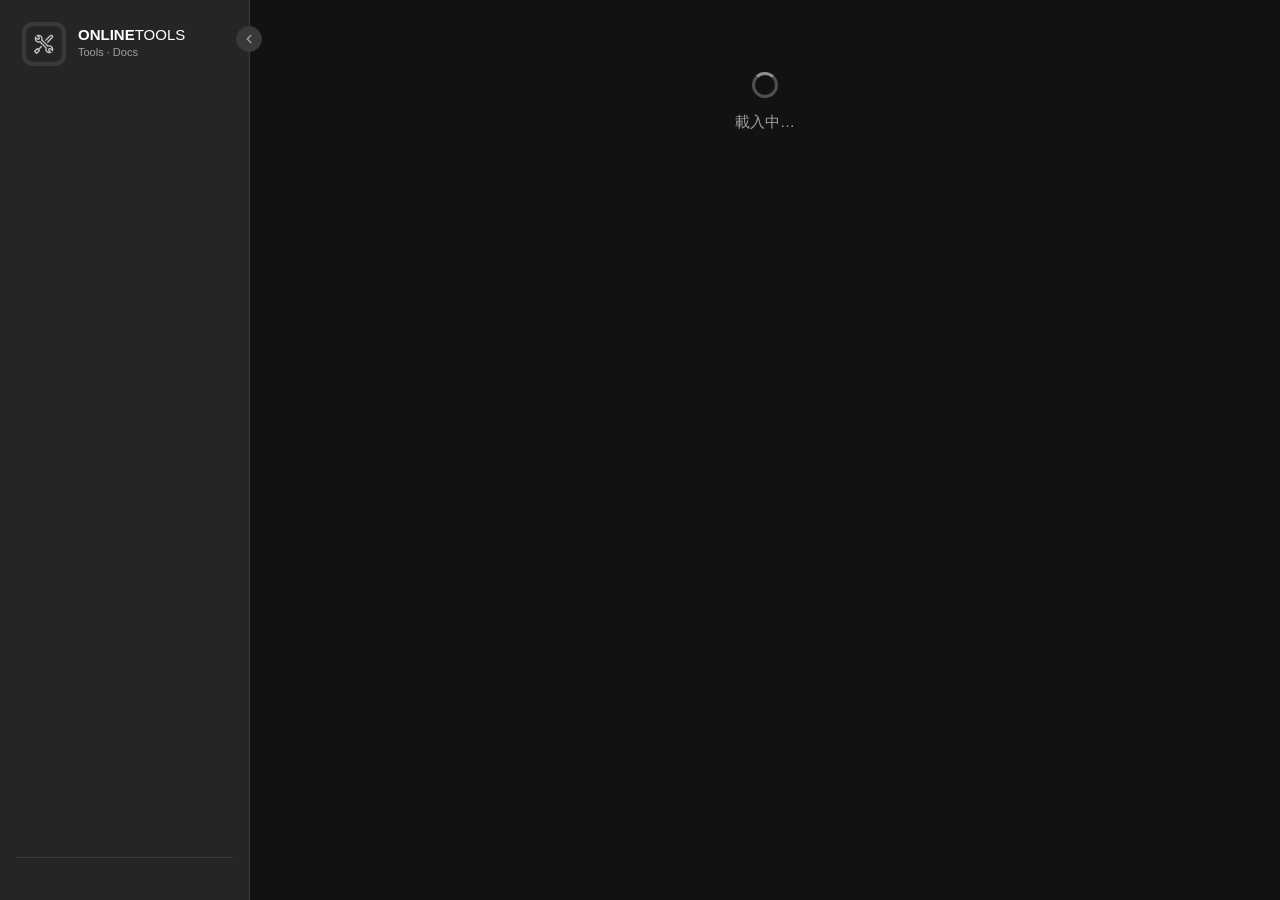
==== commit 9100ffcd: "fix: standardize punctuation in comments and strings across various files - Updated comments to repl" ====
--- a/index.html
+++ b/index.html
@@ -5,7 +5,7 @@
   <meta charset="UTF-8">
   <meta name="viewport" content="width=device-width, initial-scale=1.0, viewport-fit=cover">
   <title>OnlineTools</title>
-  <meta name="description" content="純前端的線上工具箱與教學文檔：單位換算、進位轉換、時間戳、顏色、雜湊等等。">
+  <meta name="description" content="純前端的線上工具箱與教學文檔: 單位換算、進位轉換、時間戳、顏色、雜湊等等。">
   <meta name="theme-color" content="#252525">
 
   <!-- Open Graph -->
@@ -20,7 +20,7 @@
   <meta name="apple-mobile-web-app-capable" content="yes">
   <meta name="apple-mobile-web-app-title" content="OnlineTools">
 
-  <!-- Web fonts：JetBrains Mono（程式碼）+ IBM Plex Sans JP（--font-family 的備援） -->
+  <!-- Web fonts: JetBrains Mono（程式碼）+ IBM Plex Sans JP（--font-family 的備援） -->
   <link rel="preconnect" href="https://fonts.googleapis.com">
   <link rel="preconnect" href="https://fonts.gstatic.com" crossorigin>
   <link rel="stylesheet"
--- a/css/theme.css
+++ b/css/theme.css
@@ -0,0 +1,128 @@
+/* css/theme.css — 全站唯一的顏色、字體、尺寸來源。
+   任何顏色都必須經過這裡的變數，元件樣式不直接寫死色碼。 */
+
+:root {
+  /** Base text colors */
+  --cffy-theme-light-a0: #ffffff;
+  --cffy-theme-dark-a0: #000000;
+
+  /** Theme primary colors */
+  --cffy-theme-primary-a0: #8f8f8f;
+  --cffy-theme-primary-a10: #9a9a9a;
+  --cffy-theme-primary-a20: #a4a4a4;
+  --cffy-theme-primary-a30: #afafaf;
+  --cffy-theme-primary-a40: #bababa;
+  --cffy-theme-primary-a50: #c6c6c6;
+
+  /** Theme surface colors */
+  --cffy-theme-surface-a0: #121212;
+  --cffy-theme-surface-a10: #252525;
+  --cffy-theme-surface-a20: #393939;
+  --cffy-theme-surface-a30: #4f4f4f;
+  --cffy-theme-surface-a40: #666666;
+  --cffy-theme-surface-a50: #7d7d7d;
+
+  /** Success colors */
+  --cffy-theme-success-a0: #7dff95;
+  --cffy-theme-success-a10: #9dffac;
+  --cffy-theme-success-a20: #b8ffc1;
+
+  /** Warning colors */
+  --cffy-theme-warning-a0: #ffbc5e;
+  --cffy-theme-warning-a10: #ffca83;
+  --cffy-theme-warning-a20: #ffd8a4;
+
+  /** Danger colors */
+  --cffy-theme-danger-a0: #ff8080;
+  --cffy-theme-danger-a10: #ff9b99;
+  --cffy-theme-danger-a20: #ffb5b2;
+
+  /** Info colors */
+  --cffy-theme-info-a0: #87d1ff;
+  --cffy-theme-info-a10: #a1dbff;
+  --cffy-theme-info-a20: #b9e4ff;
+
+  /** Semantic aliases */
+  --bg: var(--cffy-theme-surface-a0);
+  --nav-bg: var(--cffy-theme-surface-a10);
+  --card-bg: var(--cffy-theme-surface-a10);
+  --card-bg-alt: var(--cffy-theme-surface-a20);
+  --border: var(--cffy-theme-surface-a30);
+  --border-soft: var(--cffy-theme-surface-a20);
+  --text: var(--cffy-theme-light-a0);
+  /* 小字輔助文字在 #121212 / #252525 上都維持 WCAG AA。 */
+  --text-muted: #a0a0a0;
+  --text-dim: #8a8a8a;
+  --primary: var(--cffy-theme-primary-a0);
+  --primary-hover: var(--cffy-theme-primary-a10);
+  /* 主色是中性灰，實心填底時必須配深色文字才有足夠對比。 */
+  --on-primary: var(--cffy-theme-dark-a0);
+  /* 主色當文字用時提亮一階，在 #121212 上約 7.6:1。 */
+  --interactive: var(--cffy-theme-primary-a20);
+  --link: var(--cffy-theme-info-a0);
+  --success: var(--cffy-theme-success-a0);
+  --warning: var(--cffy-theme-warning-a0);
+  --critical: var(--cffy-theme-danger-a0);
+  --info: var(--cffy-theme-info-a0);
+  --disabled: var(--cffy-theme-surface-a40);
+  --app-chrome-bg: var(--cffy-theme-surface-a10);
+
+  /* 半透明表面用的 rgb 分量，仍集中管理在這裡。 */
+  --rgb-primary: 143, 143, 143;
+  --rgb-info: 135, 209, 255;
+  --rgb-success: 125, 255, 149;
+  --rgb-warning: 255, 188, 94;
+  --rgb-danger: 255, 128, 128;
+
+  /* 圓角級距。全站規則: 圓角不超過該元素短邊的 1/3，
+     所以沒有膠囊（999px）或正圓（50%）圓角，除非另有註記。 */
+  --radius-xs: 4px;
+  --radius-sm: 6px;
+  --radius: 10px;
+  --radius-lg: 14px;
+  --shadow: 0 4px 20px rgba(0, 0, 0, 0.35);
+  --gap: 16px;
+
+  /** Fonts */
+  --font-family: "TASA Explorer", "TASA Orbiter", "IBM Plex Sans JP", sans-serif;
+  --font-mono: "JetBrains Mono", ui-monospace, SFMono-Regular, Menlo, Consolas, monospace;
+
+  /* Spacing scale */
+  --space-1: 4px;
+  --space-2: 8px;
+  --space-3: 12px;
+  --space-4: 16px;
+  --space-5: 20px;
+  --space-6: 24px;
+  --space-8: 32px;
+  --space-12: 48px;
+
+  /* Typography scale */
+  --text-caption: 11.5px;
+  --text-supporting: 12.5px;
+  --text-body: 14px;
+  --text-label: 13px;
+  --text-section: 17px;
+  --text-title: 26px;
+
+  /* Control sizes / touch target */
+  --control-height: 40px;
+  --hit-min: 44px;
+
+  /* Motion */
+  --duration-fast: 120ms;
+  --duration-default: 180ms;
+  --easing-standard: ease;
+
+  /* Focus ring / overlays */
+  --color-focus: var(--cffy-theme-info-a0);
+  --focus-ring: 2px solid var(--color-focus);
+  --overlay-scrim: rgba(0, 0, 0, 0.6);
+  --surface-selected: rgba(var(--rgb-primary), 0.14);
+
+  /* Z-index scale */
+  --z-nav: 5;
+  --z-progress: 50;
+  --z-overlay: 100;
+  --z-toast: 200;
+}
--- a/css/layout.css
+++ b/css/layout.css
@@ -0,0 +1,329 @@
+/* css/layout.css — app shell: 側邊欄、主內容區與 RWD。 */
+
+* { box-sizing: border-box; }
+
+@media (prefers-reduced-motion: reduce) {
+  *, *::before, *::after {
+    scroll-behavior: auto !important;
+    animation-duration: 0.01ms !important;
+    animation-iteration-count: 1 !important;
+    transition-duration: 0.01ms !important;
+  }
+}
+
+html, body {
+  margin: 0;
+  padding: 0;
+  background: var(--bg);
+  color: var(--text);
+  font-family: var(--font-family);
+  font-size: 15px;
+  line-height: 1.6;
+  -webkit-font-smoothing: antialiased;
+}
+html { background: var(--app-chrome-bg); }
+body { min-height: 100vh; min-height: 100dvh; }
+
+a { color: var(--link); text-decoration: none; }
+a:hover { text-decoration: underline; }
+img { max-width: 100%; }
+button, a, input, select, textarea { -webkit-tap-highlight-color: transparent; }
+button:focus-visible,
+a:focus-visible,
+input:focus-visible,
+select:focus-visible,
+textarea:focus-visible,
+[tabindex]:focus-visible {
+  outline: var(--focus-ring);
+  outline-offset: 2px;
+}
+
+/* ---------- Custom scrollbars ---------- */
+* {
+  scrollbar-width: thin;
+  scrollbar-color: var(--cffy-theme-surface-a30) transparent;
+}
+::-webkit-scrollbar { width: 12px; height: 12px; }
+::-webkit-scrollbar-track { background: var(--cffy-theme-surface-a0); }
+::-webkit-scrollbar-thumb {
+  background: var(--cffy-theme-surface-a30);
+  /* 拇指在 3px 內距下實寬 6px，2px 圓角仍在短邊 1/3 以內。 */
+  border-radius: 2px;
+  border: 3px solid var(--cffy-theme-surface-a0);
+  background-clip: padding-box;
+}
+::-webkit-scrollbar-thumb:hover {
+  background: var(--cffy-theme-surface-a40);
+  background-clip: padding-box;
+}
+::-webkit-scrollbar-corner { background: var(--cffy-theme-surface-a0); }
+
+.app { display: flex; min-height: 100vh; }
+
+/* ---------- Sidebar nav ---------- */
+.side-nav {
+  width: 250px;
+  flex-shrink: 0;
+  background: var(--nav-bg);
+  border-right: 1px solid var(--border-soft);
+  padding: 22px 16px;
+  display: flex;
+  flex-direction: column;
+  gap: 6px;
+  position: sticky;
+  top: 0;
+  height: 100vh;
+  transition: width 0.18s ease, padding 0.18s ease;
+}
+
+.sidebar-toggle {
+  position: absolute;
+  top: 26px;
+  right: -13px;
+  /* 正圓是刻意的例外: 26px 搭配 right:-13px 讓它剛好卡在側邊欄邊界上。 */
+  width: 26px;
+  height: 26px;
+  border-radius: 50%;
+  border: 1px solid var(--border-soft);
+  background: var(--card-bg-alt);
+  color: var(--text-muted);
+  display: flex;
+  align-items: center;
+  justify-content: center;
+  padding: 0;
+  cursor: pointer;
+  z-index: var(--z-nav);
+  transition: background 0.15s ease, color 0.15s ease, border-color 0.15s ease;
+}
+.sidebar-toggle:hover { background: var(--primary); color: var(--on-primary); border-color: var(--primary); }
+.sidebar-toggle:focus-visible { outline: var(--focus-ring); outline-offset: 2px; }
+.sidebar-toggle svg { transition: transform 0.18s ease; flex-shrink: 0; }
+
+/* brand 是連結，但它讀起來是站名而不是可點文字，所以退出全域連結色與底線。 */
+.brand {
+  position: relative;
+  display: flex;
+  align-items: center;
+  gap: 12px;
+  margin-bottom: 24px;
+  padding: 0 6px;
+  color: var(--text);
+  text-decoration: none;
+}
+.brand:hover, .brand:focus { text-decoration: none; }
+.brand:focus-visible { outline: var(--focus-ring); outline-offset: 3px; border-radius: var(--radius-sm); }
+.brand-logo {
+  width: 44px;
+  height: 44px;
+  border-radius: var(--radius);
+  background: var(--cffy-theme-surface-a20);
+  object-fit: cover;
+  flex-shrink: 0;
+}
+.brand-name { font-size: 15px; font-weight: 400; line-height: 1.2; color: var(--text); }
+.brand-name strong { font-weight: 700; }
+.brand-sub { font-size: 11px; color: var(--text-muted); }
+.brand-text { min-width: 0; overflow: hidden; white-space: nowrap; }
+
+.nav-link {
+  display: flex;
+  align-items: center;
+  gap: 12px;
+  padding: 10px 12px;
+  border-radius: var(--radius-sm);
+  color: var(--text-muted);
+  font-weight: 600;
+  font-size: 13px;
+  letter-spacing: 0.03em;
+  cursor: pointer;
+}
+.nav-link:hover { background: var(--card-bg-alt); color: var(--text); text-decoration: none; }
+.nav-link.active { color: var(--interactive); }
+.nav-link:focus-visible { text-decoration: none; }
+.nav-link .ico {
+  width: 18px; height: 18px;
+  display: inline-flex; align-items: center; justify-content: center;
+  flex-shrink: 0;
+}
+.nav-link .nav-label { overflow: hidden; text-overflow: ellipsis; white-space: nowrap; }
+.nav-group { display: contents; }
+
+.nav-menu-toggle {
+  display: none;
+  align-items: center;
+  justify-content: center;
+  width: var(--hit-min);
+  height: var(--hit-min);
+  margin-left: auto;
+  padding: 0;
+  border: 1px solid transparent;
+  border-radius: var(--radius-sm);
+  background: transparent;
+  color: var(--text-muted);
+  cursor: pointer;
+}
+.nav-menu-toggle:hover { background: var(--card-bg-alt); color: var(--text); }
+.nav-menu-toggle:focus-visible { outline: var(--focus-ring); outline-offset: 2px; }
+.nav-menu-toggle .bar {
+  transition: transform var(--duration-default) var(--easing-standard),
+              opacity var(--duration-fast) var(--easing-standard);
+  transform-origin: center;
+}
+
+.nav-spacer { flex: 1; }
+.nav-foot {
+  font-size: 11px;
+  color: var(--text-dim);
+  padding: 10px 12px;
+  border-top: 1px solid var(--border-soft);
+  line-height: 1.6;
+}
+.nav-foot a { color: var(--text-muted); }
+.nav-foot-links { display: flex; flex-wrap: wrap; gap: 8px; margin-top: 4px; }
+
+/* ---------- 收合成圖示軌 ---------- */
+.side-nav.collapsed { width: 76px; padding-left: 10px; padding-right: 10px; }
+.side-nav.collapsed .sidebar-toggle svg { transform: rotate(180deg); }
+.side-nav.collapsed .brand { justify-content: center; padding: 0; gap: 0; }
+.side-nav.collapsed .brand-text { display: none; }
+.side-nav.collapsed .nav-link { justify-content: center; padding: 10px; }
+.side-nav.collapsed .nav-link .nav-label { display: none; }
+.side-nav.collapsed .nav-foot { display: none; }
+
+/* ---------- Main content ---------- */
+.main { flex: 1; min-width: 0; padding: 28px 32px 60px; }
+
+.page-head {
+  display: flex;
+  justify-content: space-between;
+  align-items: flex-start;
+  gap: 16px;
+  margin-bottom: 22px;
+}
+.page-title { font-size: var(--text-title); font-weight: 800; margin: 0; }
+.page-sub { color: var(--text-muted); margin: 4px 0 0; font-size: 14px; }
+
+/* 頁面內的分段標題。 */
+.section-head {
+  display: flex;
+  align-items: baseline;
+  justify-content: space-between;
+  gap: 12px;
+  flex-wrap: wrap;
+  padding-bottom: 8px;
+  margin: 34px 0 14px;
+  border-bottom: 1px solid var(--border-soft);
+}
+.section-head:first-child { margin-top: 0; }
+.section-title { margin: 0; font-size: var(--text-section); font-weight: 800; }
+.section-desc { margin: 3px 0 0; font-size: var(--text-supporting); color: var(--text-muted); }
+.section-more { font-size: var(--text-supporting); font-weight: 700; color: var(--text-muted); }
+.section-more:hover { color: var(--interactive); text-decoration: none; }
+
+/* ---------- 窄螢幕: 頂欄 + 漢堡選單 ---------- */
+@media (max-width: 768px) {
+  .app { flex-direction: column; }
+  .side-nav {
+    width: 100%;
+    height: auto;
+    position: sticky;
+    top: 0;
+    z-index: var(--z-nav);
+    flex-direction: row;
+    flex-wrap: wrap;
+    align-items: center;
+    gap: 0;
+    overflow: visible;
+    padding:
+      calc(10px + env(safe-area-inset-top, 0px))
+      calc(14px + env(safe-area-inset-right, 0px))
+      10px
+      calc(14px + env(safe-area-inset-left, 0px));
+  }
+  .sidebar-toggle { display: none; }
+  .side-nav.collapsed { width: 100%; padding-left: 14px; padding-right: 14px; }
+  .side-nav.collapsed .brand { justify-content: flex-start; padding: 0 6px; gap: 12px; }
+  .side-nav.collapsed .brand-text { display: revert; }
+  .brand { margin-bottom: 0; margin-right: 8px; }
+
+  .nav-menu-toggle { display: inline-flex; }
+  .side-nav.menu-open .nav-menu-toggle { color: var(--text); background: var(--card-bg-alt); }
+  /* 漢堡在選單展開時變成關閉的叉。 */
+  .side-nav.menu-open .bar-top { transform: translateY(5px) rotate(45deg); }
+  .side-nav.menu-open .bar-mid { opacity: 0; }
+  .side-nav.menu-open .bar-bot { transform: translateY(-5px) rotate(-45deg); }
+
+  .nav-group {
+    display: none;
+    flex-basis: 100%;
+    flex-direction: column;
+    gap: 2px;
+    margin-top: 10px;
+    padding-top: 10px;
+    border-top: 1px solid var(--border-soft);
+  }
+  .side-nav.menu-open .nav-group,
+  .side-nav.menu-open.collapsed .nav-group { display: flex; }
+  .nav-link,
+  .side-nav.collapsed .nav-link {
+    justify-content: flex-start;
+    padding: 11px 12px;
+    min-height: var(--hit-min);
+  }
+  .nav-link .nav-label,
+  .side-nav.collapsed .nav-link .nav-label { display: revert; }
+  .nav-link.active { background: var(--card-bg-alt); }
+
+  .nav-spacer { display: none; }
+  .nav-foot { display: none; }
+  .main {
+    padding:
+      18px
+      calc(16px + env(safe-area-inset-right, 0px))
+      calc(48px + env(safe-area-inset-bottom, 0px))
+      calc(16px + env(safe-area-inset-left, 0px));
+  }
+}
+
+@media (max-width: 480px) {
+  .page-head { flex-direction: column; }
+  .page-title { font-size: 22px; }
+  .brand { gap: 8px; margin-right: 4px; padding-inline: 0; }
+  .brand-logo { width: 38px; height: 38px; }
+  .brand-name { font-size: 13px; }
+  .brand-sub { display: none; }
+}
+
+.sr-only {
+  position: absolute; width: 1px; height: 1px; padding: 0; margin: -1px;
+  overflow: hidden; clip: rect(0,0,0,0); white-space: nowrap; border: 0;
+}
+
+/* 鍵盤使用者第一個焦點，可以直接跳過側邊欄。 */
+.skip-link {
+  position: fixed;
+  top: 8px;
+  left: -9999px;
+  z-index: var(--z-toast);
+  padding: 10px 16px;
+  border-radius: var(--radius-sm);
+  background: var(--primary);
+  color: var(--on-primary);
+  font-size: var(--text-label);
+  font-weight: 700;
+}
+.skip-link:focus { left: 8px; text-decoration: none; }
+#page-outlet:focus { outline: none; }
+
+kbd {
+  font-family: var(--font-mono);
+  font-size: 11px;
+  line-height: 1;
+  padding: 3px 5px;
+  border: 1px solid var(--border);
+  border-bottom-width: 2px;
+  border-radius: var(--radius-xs);
+  background: var(--card-bg-alt);
+  color: var(--text-muted);
+  white-space: nowrap;
+}
--- a/css/components.css
+++ b/css/components.css
@@ -0,0 +1,267 @@
+/* css/components.css — 跨頁面共用的小元件。 */
+
+/* ---------- Cards ---------- */
+.card {
+  background: var(--card-bg);
+  border: 1px solid var(--border-soft);
+  border-radius: var(--radius-lg);
+  padding: 18px;
+}
+.card + .card { margin-top: 16px; }
+.card-title {
+  font-size: 13px;
+  font-weight: 700;
+  letter-spacing: 0.02em;
+  color: var(--text-muted);
+  margin: 0 0 14px;
+}
+
+/* ---------- Buttons ---------- */
+.btn {
+  font-family: inherit;
+  font-size: 14px;
+  font-weight: 600;
+  border: 1px solid transparent;
+  border-radius: var(--radius-sm);
+  padding: 9px 16px;
+  cursor: pointer;
+  display: inline-flex;
+  align-items: center;
+  gap: 8px;
+  background: var(--card-bg-alt);
+  color: var(--text);
+  transition: background 0.12s ease, border-color 0.12s ease;
+}
+.btn:hover { background: var(--border); text-decoration: none; }
+.btn:focus-visible { outline: var(--focus-ring); outline-offset: 2px; }
+/* 主色是中性灰，實心按鈕一定要配深色文字才有 AA 對比。 */
+.btn-primary { background: var(--primary); color: var(--on-primary); }
+.btn-primary:hover { background: var(--primary-hover); }
+.btn-ghost { background: transparent; border-color: var(--border); color: var(--text); }
+.btn-ghost:hover { background: var(--card-bg-alt); }
+.btn-sm { padding: 6px 11px; font-size: 12.5px; }
+.btn .btn-ico { display: inline-flex; align-items: center; justify-content: center; flex-shrink: 0; }
+.btn:disabled { color: var(--disabled); opacity: 0.65; cursor: not-allowed; }
+
+.icon-btn {
+  background: transparent; border: none; color: var(--text-muted);
+  cursor: pointer; font-size: 13px; padding: 3px 5px; border-radius: var(--radius-xs);
+  display: inline-flex; align-items: center;
+}
+.icon-btn:hover { background: var(--border); color: var(--text); }
+.icon-btn:focus-visible { outline: var(--focus-ring); outline-offset: 2px; }
+
+/* ---------- Inputs ---------- */
+input, select, textarea {
+  width: 100%;
+  font-family: inherit;
+  font-size: 14px;
+  background: var(--cffy-theme-surface-a0);
+  color: var(--text);
+  border: 1px solid var(--border);
+  border-radius: var(--radius-sm);
+  padding: 9px 11px;
+}
+input:focus, select:focus, textarea:focus {
+  outline: none;
+  border-color: var(--primary);
+  box-shadow: 0 0 0 2px rgba(var(--rgb-primary), 0.3);
+}
+
+/* ---------- Search ---------- */
+.search-box { position: relative; }
+.search-box .ico {
+  position: absolute; left: 12px; top: 50%; transform: translateY(-50%);
+  color: var(--text-muted); pointer-events: none;
+  display: inline-flex; align-items: center;
+}
+.search-box input { padding-left: 36px; }
+input[type="search"]::-webkit-search-cancel-button {
+  appearance: none;
+  width: 16px;
+  height: 16px;
+  background-color: var(--text-muted);
+  -webkit-mask: url("data:image/svg+xml,%3Csvg xmlns='http://www.w3.org/2000/svg' viewBox='0 0 24 24'%3E%3Cpath d='M7 7l10 10M17 7 7 17' fill='none' stroke='black' stroke-width='2.4' stroke-linecap='round'/%3E%3C/svg%3E") center / contain no-repeat;
+  mask: url("data:image/svg+xml,%3Csvg xmlns='http://www.w3.org/2000/svg' viewBox='0 0 24 24'%3E%3Cpath d='M7 7l10 10M17 7 7 17' fill='none' stroke='black' stroke-width='2.4' stroke-linecap='round'/%3E%3C/svg%3E") center / contain no-repeat;
+  cursor: pointer;
+}
+
+/* ---------- Badges / chips ---------- */
+/* 圓角都控制在各自短邊（高度）的 1/3 以內。 */
+.badge {
+  display: inline-flex;
+  align-items: center;
+  gap: 6px;
+  font-size: var(--text-caption);
+  font-weight: 700;
+  padding: 4px 10px;
+  border: 1px solid var(--border-soft);
+  border-radius: var(--radius-xs);
+  background: var(--card-bg-alt);
+  color: var(--text-muted);
+  letter-spacing: 0.02em;
+  white-space: nowrap;
+}
+.badge-emoji { font-size: 13px; line-height: 1; }
+
+.tag-list { display: flex; flex-wrap: wrap; gap: 6px; }
+
+/* ---------- 類別／標籤（顏色由 data/site.json 以 inline style 帶入） ---------- */
+.cat-tag,
+.doc-tag {
+  display: inline-flex; align-items: center;
+  font-size: var(--text-caption); font-weight: 700; line-height: 1.4;
+  padding: 2px 9px; border-radius: var(--radius-xs);
+  letter-spacing: 0.02em;
+  white-space: nowrap;
+}
+.doc-tag {
+  gap: 5px;
+  color: var(--chip-color, var(--text-muted));
+  background: color-mix(in srgb, var(--chip-color, var(--text-muted)) 15%, transparent);
+  border: 1px solid color-mix(in srgb, var(--chip-color, var(--text-muted)) 30%, transparent);
+}
+/* 標籤前的小圓點是刻意的正圓例外。 */
+.doc-tag::before {
+  content: ""; width: 6px; height: 6px; border-radius: 50%;
+  background: currentColor;
+}
+
+/* ---------- Modal ---------- */
+.modal-overlay {
+  position: fixed; inset: 0;
+  background: var(--overlay-scrim);
+  display: flex; align-items: center; justify-content: center;
+  padding: 20px;
+  z-index: var(--z-overlay);
+  opacity: 0;
+  pointer-events: none;
+  transition: opacity 0.15s ease;
+}
+.modal-overlay.open { opacity: 1; pointer-events: auto; }
+.modal {
+  background: var(--card-bg);
+  border: 1px solid var(--border);
+  border-radius: var(--radius-lg);
+  width: 100%;
+  max-width: 560px;
+  max-height: 90vh;
+  overflow-y: auto;
+  scrollbar-gutter: stable;
+  box-shadow: var(--shadow);
+  transform: translateY(8px);
+  transition: transform 0.15s ease;
+}
+.modal-overlay.open .modal { transform: translateY(0); }
+.modal-head {
+  display: flex; justify-content: space-between; align-items: center;
+  padding: 16px 20px;
+  border-bottom: 1px solid var(--border-soft);
+  position: sticky; top: 0; background: var(--card-bg); z-index: 1;
+}
+.modal-head h2 { margin: 0; font-size: var(--text-section); }
+.modal-body { padding: 20px; }
+.modal-foot {
+  display: flex; justify-content: flex-end; gap: 10px;
+  padding: 14px 20px;
+  border-top: 1px solid var(--border-soft);
+  position: sticky; bottom: 0; background: var(--card-bg);
+}
+.modal-close {
+  background: transparent; border: none; color: var(--text-muted);
+  font-size: 22px; cursor: pointer; line-height: 1;
+  min-width: var(--hit-min); min-height: var(--hit-min);
+  display: inline-flex; align-items: center; justify-content: center;
+  margin: -8px -8px -8px 0; border-radius: var(--radius-sm);
+}
+.modal-close:hover { color: var(--text); background: var(--card-bg-alt); }
+.modal-close:focus-visible { outline: var(--focus-ring); outline-offset: -2px; }
+
+@media (max-width: 480px) {
+  .modal-overlay { padding: 0; }
+  .modal { max-width: 100%; max-height: 100vh; height: 100%; border-radius: 0; }
+}
+
+/* ---------- Toast ---------- */
+.toast-stack {
+  position: fixed; top: 18px; right: 18px;
+  display: flex; flex-direction: column; gap: 10px;
+  z-index: var(--z-toast); max-width: 340px;
+}
+.toast {
+  background: var(--card-bg-alt);
+  border: 1px solid var(--border);
+  border-left-width: 4px;
+  border-radius: var(--radius-sm);
+  padding: 12px 14px;
+  display: flex; gap: 10px; align-items: flex-start;
+  box-shadow: var(--shadow);
+  animation: toast-in 0.2s ease;
+}
+@keyframes toast-in { from { opacity: 0; transform: translateX(20px); } to { opacity: 1; transform: none; } }
+.toast.leaving { opacity: 0; transform: translateX(20px); transition: all 0.2s ease; }
+.toast-success { border-left-color: var(--success); }
+.toast-warning { border-left-color: var(--warning); }
+.toast-danger  { border-left-color: var(--critical); }
+.toast-info    { border-left-color: var(--info); }
+.toast-success .toast-ico { color: var(--success); }
+.toast-warning .toast-ico { color: var(--warning); }
+.toast-danger  .toast-ico { color: var(--critical); }
+.toast-info    .toast-ico { color: var(--info); }
+.toast-ico { display: inline-flex; align-items: center; margin-top: 1px; flex-shrink: 0; }
+.toast-body { flex: 1; min-width: 0; }
+.toast-title { font-weight: 700; font-size: 13.5px; }
+.toast-msg { font-size: var(--text-supporting); color: var(--text-muted); margin-top: 2px; }
+.toast-x {
+  background: none; border: none; color: var(--text-muted); cursor: pointer; font-size: 16px;
+  min-width: 32px; min-height: 32px; display: inline-flex; align-items: center; justify-content: center;
+  margin: -6px -6px -6px 0; border-radius: var(--radius-sm); flex-shrink: 0;
+}
+.toast-x:hover { color: var(--text); background: var(--border); }
+.toast-x:focus-visible { outline: var(--focus-ring); outline-offset: -2px; }
+
+@media (max-width: 480px) {
+  .toast-stack { left: 12px; right: 12px; max-width: none; }
+}
+
+/* ---------- 空狀態 / 載入中 ---------- */
+.state-block {
+  text-align: center;
+  padding: 44px 20px;
+  color: var(--text-muted);
+}
+.state-block .ico { opacity: 0.6; display: block; margin-bottom: 10px; }
+.state-block .ico svg { display: inline-block; }
+.state-block .st-title { font-weight: 700; color: var(--text); margin-bottom: 4px; }
+.state-block .st-msg { font-size: 13px; }
+
+/* 正圓是刻意的例外: 轉圈只有在完整圓環上才讀得出來是載入中。 */
+.spinner {
+  width: 26px; height: 26px;
+  border: 3px solid var(--border);
+  border-top-color: var(--primary);
+  border-radius: 50%;
+  margin: 0 auto 12px;
+  animation: spin 0.8s linear infinite;
+}
+@keyframes spin { to { transform: rotate(360deg); } }
+
+/* ---------- Banners ---------- */
+.banner {
+  display: flex; align-items: center; gap: 10px;
+  padding: 10px 14px;
+  border-radius: var(--radius-sm);
+  font-size: 13px;
+  margin-bottom: 18px;
+  border: 1px solid var(--border);
+}
+.banner a { color: inherit; text-decoration: underline; }
+.banner-warning { background: rgba(var(--rgb-warning), 0.1); border-color: rgba(var(--rgb-warning), 0.35); color: var(--cffy-theme-warning-a10); }
+.banner-info { background: rgba(var(--rgb-info), 0.1); border-color: rgba(var(--rgb-info), 0.35); color: var(--cffy-theme-info-a10); }
+.banner-danger { background: rgba(var(--rgb-danger), 0.1); border-color: rgba(var(--rgb-danger), 0.35); color: var(--cffy-theme-danger-a10); }
+
+@media (pointer: coarse) {
+  .btn,
+  .icon-btn,
+  .toast-x { min-height: var(--hit-min); }
+}
--- a/css/catalog.css
+++ b/css/catalog.css
@@ -0,0 +1,352 @@
+/* css/articles.css — 文章列表: 搜尋列、篩選、結果列。 */
+
+/* ================= 工具列 ================= */
+.list-toolbar {
+  display: flex;
+  flex-direction: column;
+  gap: 12px;
+  margin-bottom: 20px;
+}
+.search-label {
+  display: block;
+  margin-bottom: var(--space-2);
+  color: var(--text);
+  font-size: var(--text-label);
+  font-weight: 700;
+}
+
+/* 搜尋輸入框與篩選鈕共用同一個外框。 */
+.search-bar {
+  display: flex;
+  align-items: stretch;
+  background: var(--cffy-theme-surface-a0);
+  border: 1px solid var(--border);
+  border-radius: var(--radius-sm);
+  overflow: hidden;
+  transition: border-color var(--duration-fast) var(--easing-standard),
+              box-shadow var(--duration-fast) var(--easing-standard);
+}
+.search-bar:focus-within {
+  border-color: var(--primary);
+  box-shadow: 0 0 0 2px rgba(var(--rgb-primary), 0.3);
+}
+.search-bar .search-box { flex: 1 1 auto; min-width: 0; }
+.search-bar input {
+  height: var(--control-height);
+  border: none;
+  border-radius: 0;
+  background: transparent;
+}
+/* 外框已經負責 focus 樣式，內層 input 不要再畫一次。 */
+.search-bar input:focus { outline: none; border-color: transparent; box-shadow: none; }
+
+.filter-toggle {
+  position: relative;
+  flex: 0 0 auto;
+  width: 46px;
+  display: inline-flex;
+  align-items: center;
+  justify-content: center;
+  padding: 0;
+  border: none;
+  border-left: 1px solid var(--border);
+  border-radius: 0;
+  background: transparent;
+  color: var(--text-muted);
+  cursor: pointer;
+  transition: background var(--duration-fast) var(--easing-standard),
+              color var(--duration-fast) var(--easing-standard);
+}
+.filter-toggle:hover { background: var(--card-bg-alt); color: var(--text); }
+.filter-toggle:focus-visible { outline: var(--focus-ring); outline-offset: -2px; }
+.filter-toggle.has-filters { color: var(--interactive); }
+.filter-toggle-ico { display: inline-flex; align-items: center; justify-content: center; }
+.filter-toggle-count {
+  position: absolute;
+  top: 5px;
+  right: 5px;
+  min-width: 15px;
+  height: 15px;
+  padding: 0 3px;
+  border-radius: var(--radius-xs);
+  background: var(--primary);
+  color: var(--on-primary);
+  font-size: 10px;
+  font-weight: 700;
+  line-height: 1;
+  display: inline-flex;
+  align-items: center;
+  justify-content: center;
+}
+.filter-toggle-count[hidden] { display: none; }
+
+/* 快捷鍵提示，開始輸入後就收起來。 */
+.search-kbd {
+  position: absolute;
+  right: 10px;
+  top: 50%;
+  transform: translateY(-50%);
+  pointer-events: none;
+}
+.search-bar:focus-within .search-kbd { display: none; }
+
+.list-meta {
+  display: flex;
+  align-items: center;
+  flex-wrap: wrap;
+  gap: 8px 12px;
+  font-size: var(--text-label);
+  color: var(--text-muted);
+}
+.list-meta strong { color: var(--text); font-size: 15px; }
+
+.sort-field { margin-left: auto; display: inline-flex; }
+.sort-field select {
+  width: auto;
+  padding: 5px 10px;
+  font-size: var(--text-supporting);
+  font-weight: 600;
+  color: var(--text-muted);
+  background: var(--card-bg-alt);
+  border-color: var(--border);
+  cursor: pointer;
+}
+.sort-field select:hover { color: var(--text); }
+
+/* 目前套用的篩選，可以直接點掉。 */
+.active-filters { display: flex; flex-wrap: wrap; gap: 6px; min-width: 0; }
+.active-chip {
+  display: inline-flex;
+  align-items: center;
+  gap: 4px;
+  font-size: var(--text-caption);
+  font-weight: 700;
+  padding: 2px 4px 2px 9px;
+  border-radius: var(--radius-xs);
+  color: var(--chip-color, var(--text-muted));
+  background: color-mix(in srgb, var(--chip-color, var(--text-muted)) 14%, transparent);
+  border: 1px solid color-mix(in srgb, var(--chip-color, var(--text-muted)) 32%, transparent);
+}
+.active-chip-x {
+  font: inherit;
+  font-size: 13px;
+  line-height: 1;
+  background: none;
+  border: none;
+  color: inherit;
+  cursor: pointer;
+  opacity: 0.75;
+  padding: 1px 3px;
+  border-radius: var(--radius-xs);
+}
+.active-chip-x:hover { opacity: 1; background: color-mix(in srgb, var(--chip-color, var(--text)) 22%, transparent); }
+.active-chip-x:focus-visible { outline: var(--focus-ring); outline-offset: 1px; opacity: 1; }
+
+/* ================= 篩選對話框 ================= */
+.filter-modal { display: flex; flex-direction: column; gap: 20px; }
+.filter-section { display: flex; flex-direction: column; gap: 10px; }
+.filter-section-title {
+  display: flex;
+  align-items: baseline;
+  gap: 8px;
+  font-size: var(--text-label);
+  font-weight: 700;
+  color: var(--text);
+}
+.filter-hint { font-size: var(--text-caption); font-weight: 600; color: var(--text-dim); }
+.filter-row { display: flex; flex-wrap: wrap; gap: 8px; min-width: 0; }
+.filter-modal-foot { display: flex; gap: 10px; justify-content: flex-end; width: 100%; }
+
+.filter-chip {
+  font-family: inherit;
+  font-size: var(--text-supporting);
+  font-weight: 600;
+  padding: 6px 13px;
+  border-radius: var(--radius-sm);
+  border: 1px solid var(--border);
+  background: var(--card-bg-alt);
+  color: var(--text-muted);
+  cursor: pointer;
+  transition: border-color var(--duration-fast) var(--easing-standard),
+              color var(--duration-fast) var(--easing-standard),
+              background var(--duration-fast) var(--easing-standard);
+}
+.filter-chip:hover { color: var(--text); border-color: var(--cffy-theme-surface-a40); }
+.filter-chip:focus-visible { outline: var(--focus-ring); outline-offset: 2px; }
+.filter-chip.is-active {
+  color: var(--on-primary);
+  background: var(--primary);
+  border-color: var(--primary);
+}
+.filter-chip-color.is-active {
+  color: var(--chip-color, var(--primary));
+  background: color-mix(in srgb, var(--chip-color, var(--primary)) 18%, transparent);
+  border-color: color-mix(in srgb, var(--chip-color, var(--primary)) 55%, transparent);
+}
+
+/* ================= 文章列表 ================= */
+/* 表頭與每一列共用同一組欄寬，才能對齊。 */
+.doc-table {
+  --doc-cols: minmax(0, 1fr) 92px minmax(0, 210px) 100px;
+  --doc-gap: 16px;
+}
+
+.doc-list-head {
+  display: grid;
+  grid-template-columns: var(--doc-cols);
+  gap: var(--doc-gap);
+  align-items: center;
+  padding: 0 18px 8px;
+  font-size: var(--text-caption);
+  font-weight: 700;
+  letter-spacing: 0.04em;
+  color: var(--text-dim);
+  /* 透明的左右框對應列的 1px 邊框，讓欄位標題和內容切齊。 */
+  border: 1px solid transparent;
+  border-bottom-color: var(--border-soft);
+  margin-bottom: 8px;
+}
+.doc-list-head[hidden] { display: none; }
+.doc-list-head .col-date { text-align: right; }
+
+.doc-list { display: flex; flex-direction: column; gap: 6px; }
+
+.doc-row {
+  display: grid;
+  grid-template-columns: var(--doc-cols);
+  gap: var(--doc-gap);
+  align-items: center;
+  padding: 12px 18px;
+  background: var(--card-bg);
+  border: 1px solid var(--border-soft);
+  border-radius: var(--radius);
+  cursor: pointer;
+  transition: border-color var(--duration-fast) var(--easing-standard),
+              background var(--duration-fast) var(--easing-standard);
+  color: inherit;
+  text-decoration: none;
+}
+.doc-row:hover { border-color: var(--primary); background: var(--card-bg-alt); text-decoration: none; }
+.doc-row:focus-visible { outline: var(--focus-ring); outline-offset: 2px; }
+/* 鍵盤游標（↑/↓）刻意和 hover 長得不一樣，兩者可以同時出現。 */
+.doc-row.is-cursor {
+  border-color: var(--primary);
+  background: var(--surface-selected);
+  box-shadow: inset 3px 0 0 var(--primary);
+}
+
+/* 寬螢幕時 meta 的子元素直接參與列的格線。 */
+.row-meta { display: contents; }
+
+.row-main { min-width: 0; }
+.row-title {
+  font-size: var(--text-body);
+  font-weight: 700;
+  margin: 0;
+  line-height: 1.45;
+  color: var(--text);
+  overflow-wrap: anywhere;
+}
+.row-desc {
+  font-size: var(--text-supporting);
+  color: var(--text-muted);
+  margin: 2px 0 0;
+  overflow: hidden;
+  text-overflow: ellipsis;
+  white-space: nowrap;
+}
+.row-title-line {
+  display: flex;
+  align-items: baseline;
+  gap: 8px;
+  min-width: 0;
+}
+.row-time {
+  flex: 0 0 auto;
+  font-size: var(--text-caption);
+  color: var(--text-dim);
+  white-space: nowrap;
+}
+
+/* 命中內文時，顯示是哪一節、以及命中字詞附近的句子。 */
+.row-hit {
+  display: flex;
+  align-items: baseline;
+  gap: 8px;
+  margin: 6px 0 0;
+  padding: 6px 10px;
+  border-left: 2px solid var(--border);
+  border-radius: 0 var(--radius-xs) var(--radius-xs) 0;
+  background: var(--cffy-theme-surface-a0);
+  font-size: var(--text-supporting);
+  color: var(--text-muted);
+  min-width: 0;
+}
+.row-hit-sec {
+  flex: 0 0 auto;
+  max-width: 34%;
+  font-weight: 700;
+  color: var(--text-dim);
+  overflow: hidden;
+  text-overflow: ellipsis;
+  white-space: nowrap;
+}
+.row-hit-txt { min-width: 0; overflow: hidden; text-overflow: ellipsis; white-space: nowrap; }
+
+.row-cat { min-width: 0; }
+.row-tags { min-width: 0; }
+.row-tags .tag-list { flex-wrap: wrap; }
+.row-date {
+  font-size: var(--text-caption);
+  color: var(--text-dim);
+  white-space: nowrap;
+  text-align: right;
+}
+
+/* 搜尋關鍵字highlight */
+mark.hl {
+  background: color-mix(in srgb, var(--cffy-theme-warning-a0) 30%, transparent);
+  color: var(--cffy-theme-warning-a20);
+  border-radius: var(--radius-xs);
+  padding: 0 2px;
+  font-weight: inherit;
+}
+
+/* ---------- 平板: 欄位保留，間距收緊 ---------- */
+@media (max-width: 1024px) {
+  .doc-table { --doc-cols: minmax(0, 1fr) 84px minmax(0, 148px) 92px; --doc-gap: 12px; }
+}
+
+/* ---------- 手機: 整列改成區塊，meta 自動換行 ---------- */
+@media (max-width: 760px) {
+  .doc-list-head { display: none !important; }
+  .doc-row {
+    grid-template-columns: 1fr;
+    gap: 10px;
+    padding: 14px 16px;
+  }
+  .row-meta {
+    display: flex;
+    flex-wrap: wrap;
+    align-items: center;
+    gap: 8px;
+    min-width: 0;
+  }
+  .row-desc { white-space: normal; }
+  .row-date { order: 0; margin-left: auto; grid-column: auto; }
+}
+
+@media (max-width: 480px) {
+  .row-desc {
+    display: -webkit-box;
+    -webkit-line-clamp: 2;
+    -webkit-box-orient: vertical;
+    overflow: hidden;
+  }
+}
+
+@media (pointer: coarse) {
+  .filter-chip,
+  .active-chip-x { min-height: var(--hit-min); }
+  .active-chip-x { min-width: var(--hit-min); }
+}
--- a/css/viewer.css
+++ b/css/viewer.css
@@ -7,7 +7,7 @@
   margin-inline: auto;
 }
 
-/* 固定在視窗而不是欄位上：長文章捲到一半時仍然需要看得到進度。 */
+/* 固定在視窗而不是欄位上: 長文章捲到一半時仍然需要看得到進度。 */
 .read-progress {
   position: fixed;
   top: 0;
@@ -76,7 +76,7 @@
 .doc-title { font-size: 28px; font-weight: 800; margin: 0 0 8px; line-height: 1.3; }
 .doc-desc { font-size: 15px; color: var(--text-muted); margin: 0 0 12px; }
 
-/* ---------- 頁尾：上／下一篇 + 原始檔 ---------- */
+/* ---------- 頁尾: 上／下一篇 + 原始檔 ---------- */
 .doc-foot {
   margin-top: 34px;
   padding-top: 20px;
@@ -259,7 +259,7 @@
 
 .doc-content p { margin: 0 0 16px; }
 
-/* 行內連結：hover 時加淡色底與較亮的底線。左右的 padding／負 margin 成對，
+/* 行內連結: hover 時加淡色底與較亮的底線。左右的 padding／負 margin 成對，
    確保 highlight 不會把文字擠位移。 */
 .doc-content a {
   color: var(--link);
--- a/css/tools.css
+++ b/css/tools.css
@@ -58,8 +58,8 @@
   flex-wrap: wrap;
   gap: 8px;
   align-items: center;
-}
-.tool-actions .tool-actions-end { margin-left: auto; }
+  margin-top: 6px;
+}
 
 .tool-subhead {
   font-size: var(--text-label);
@@ -72,7 +72,7 @@
 .tool-panel > .tool-subhead:first-child { border-top: none; margin-top: 0; padding-top: 0; }
 
 /* ================= 欄位 ================= */
-/* 三列：標籤、控制項、說明。沒有說明時第三列高度是 0，不佔位。 */
+/* 三列: 標籤、控制項、說明。沒有說明時第三列高度是 0，不佔位。 */
 .tool-field {
   display: grid;
   grid-template-rows: auto auto auto;
@@ -86,6 +86,7 @@
   letter-spacing: 0.03em;
   color: var(--text-muted);
   align-self: end;
+  margin-top: 3px;
 }
 .tool-field-hint {
   font-size: var(--text-caption);
@@ -111,7 +112,6 @@
 .tool-input { height: var(--control-height); }
 select.tool-input { cursor: pointer; }
 .tool-textarea { resize: vertical; min-height: 90px; }
-.tool-textarea.is-readonly { background: var(--cffy-theme-surface-a10); color: var(--text-muted); }
 .is-mono, .doc-content .is-mono {
   font-family: var(--font-mono);
   font-size: 13.5px;
@@ -187,20 +187,6 @@
 }
 /* 一整組結果列疊在一起時的間距。 */
 .tool-outs { display: flex; flex-direction: column; gap: 6px; }
-
-.tool-block { display: flex; flex-direction: column; gap: 6px; }
-.tool-block-head {
-  display: flex;
-  align-items: center;
-  gap: 10px;
-}
-.tool-block-label {
-  font-size: var(--text-caption);
-  font-weight: 700;
-  letter-spacing: 0.03em;
-  color: var(--text-muted);
-}
-.tool-block-head .tool-copy { margin-left: auto; }
 
 .tool-copy {
   display: inline-flex;
@@ -250,55 +236,13 @@
   color: var(--text-dim);
 }
 
-/* ================= 各工具的小東西 ================= */
-/* 顏色工具的預覽塊。 */
-.tool-swatch {
-  height: 72px;
-  border: 1px solid var(--border);
-  border-radius: var(--radius);
-  background: var(--swatch, var(--card-bg));
-}
-
-/* 單位換算的整排結果。 */
+/* ================= 其他共用的小東西 ================= */
+/* 一次列出一整排結果（字數統計那種）。 */
 .tool-convert-list {
   display: grid;
   grid-template-columns: repeat(auto-fill, minmax(230px, 1fr));
   gap: 6px;
 }
-
-/* 正則測試的命中結果。 */
-.tool-highlight {
-  padding: 10px 12px;
-  border: 1px solid var(--border-soft);
-  border-radius: var(--radius-sm);
-  background: var(--card-bg);
-  font-family: var(--font-mono);
-  font-size: 13.5px;
-  line-height: 1.7;
-  white-space: pre-wrap;
-  overflow-wrap: anywhere;
-  max-height: 260px;
-  overflow-y: auto;
-}
-.tool-highlight mark {
-  background: color-mix(in srgb, var(--cffy-theme-warning-a0) 30%, transparent);
-  color: var(--cffy-theme-warning-a20);
-  border-radius: var(--radius-xs);
-  padding: 0 1px;
-}
-
-/* 一次多筆輸出用的鍵值表（雜湊、時間戳）。 */
-.doc-content .tool-table,
-.tool-table { width: 100%; border-collapse: collapse; font-size: var(--text-supporting); }
-.doc-content .tool-table th, .doc-content .tool-table td,
-.tool-table th, .tool-table td {
-  padding: 7px 10px;
-  text-align: left;
-  border-bottom: 1px solid var(--border-soft);
-}
-.tool-table tr:last-child th, .tool-table tr:last-child td { border-bottom: none; }
-.tool-table th { width: 120px; font-weight: 700; color: var(--text-muted); white-space: nowrap; }
-.tool-table td { font-family: var(--font-mono); font-size: 13px; overflow-wrap: anywhere; }
 
 @media (max-width: 560px) {
   .tool-panel { padding: 14px; }
@@ -311,7 +255,6 @@
   .tool-copy, .tool-seg { min-height: var(--hit-min); }
 }
 
-/* 正則測試的旗標與命中清單。 */
 .tool-flag {
   display: inline-flex;
   align-items: center;
@@ -338,114 +281,3 @@
   accent-color: var(--primary);
   cursor: pointer;
 }
-
-.tool-matches { display: flex; flex-direction: column; gap: 8px; }
-.tool-match {
-  border: 1px solid var(--border-soft);
-  border-radius: var(--radius-sm);
-  background: var(--card-bg);
-  overflow: hidden;
-}
-.tool-match-head {
-  padding: 6px 10px;
-  border-bottom: 1px solid var(--border-soft);
-  background: var(--card-bg-alt);
-  font-size: var(--text-caption);
-  font-weight: 700;
-  color: var(--text-muted);
-}
-
-/* ================= 手工紙袋計算機 ================= */
-.bag-net-host {
-  padding: 12px;
-  border: 1px solid var(--border-soft);
-  border-radius: var(--radius);
-  background: var(--card-bg);
-  overflow-x: auto;
-}
-.bag-net {
-  display: block;
-  width: 100%;
-  height: auto;
-  /* 手機上整張縮到 250px 寬，尺寸數字會小到看不見。給一個下限，
-     讓它在外框裡橫向捲動，總比縮到讀不出來好。 */
-  min-width: 480px;
-  /* 展開圖很扁，太高會把步驟圖擠到看不見。 */
-  max-height: 70vh;
-}
-
-.bag-legend {
-  display: flex;
-  flex-wrap: wrap;
-  gap: 8px 16px;
-  font-size: var(--text-caption);
-  color: var(--text-muted);
-}
-.bag-legend-item { display: inline-flex; align-items: center; gap: 6px; }
-.bag-legend-mark {
-  width: 22px;
-  height: 0;
-  flex-shrink: 0;
-  border-top: 2px solid currentColor;
-}
-.bag-legend-item.is-cut { color: var(--text); }
-.bag-legend-item.is-mountain { color: var(--info); }
-.bag-legend-item.is-valley { color: var(--warning); }
-.bag-legend-item.is-diagonal { color: var(--success); }
-.bag-legend-item.is-guide { color: var(--text-dim); }
-.bag-legend-item.is-hole { color: var(--critical); }
-.bag-legend-item.is-mountain .bag-legend-mark { border-top-style: dashed; }
-.bag-legend-item.is-valley .bag-legend-mark { border-top-style: dotted; border-top-width: 3px; }
-.bag-legend-item.is-diagonal .bag-legend-mark { border-top-style: dashed; }
-.bag-legend-item.is-guide .bag-legend-mark { border-top-style: dotted; border-top-width: 1px; }
-.bag-legend-item.is-hole .bag-legend-mark {
-  width: 10px;
-  height: 10px;
-  border: 2px solid currentColor;
-  border-radius: 50%;
-}
-
-/* 步驟用分解圖而不是動畫：手上拿著紙的時候要六張一起看得到，也要印得出來。 */
-.doc-content .bag-steps,
-.bag-steps {
-  display: grid;
-  grid-template-columns: repeat(auto-fill, minmax(230px, 1fr));
-  gap: 10px;
-  margin: 0;
-  padding: 0;
-  list-style: none;
-  counter-reset: none;
-}
-.doc-content .bag-step,
-.bag-step {
-  display: flex;
-  flex-direction: column;
-  gap: 8px;
-  margin: 0;
-  padding: 12px;
-  border: 1px solid var(--border-soft);
-  border-radius: var(--radius);
-  background: var(--card-bg);
-}
-.bag-step-figure {
-  border-radius: var(--radius-sm);
-  background: var(--cffy-theme-surface-a0);
-  padding: 6px;
-}
-.bag-step-svg { display: block; width: 100%; height: auto; }
-.bag-step-title {
-  font-size: var(--text-label);
-  font-weight: 700;
-  color: var(--text);
-}
-.doc-content .bag-step-desc,
-.bag-step-desc {
-  margin: 0;
-  font-size: var(--text-supporting);
-  line-height: 1.6;
-  color: var(--text-muted);
-}
-
-@media print {
-  .bag-net-host, .bag-step, .bag-step-figure { background: #fff; }
-}
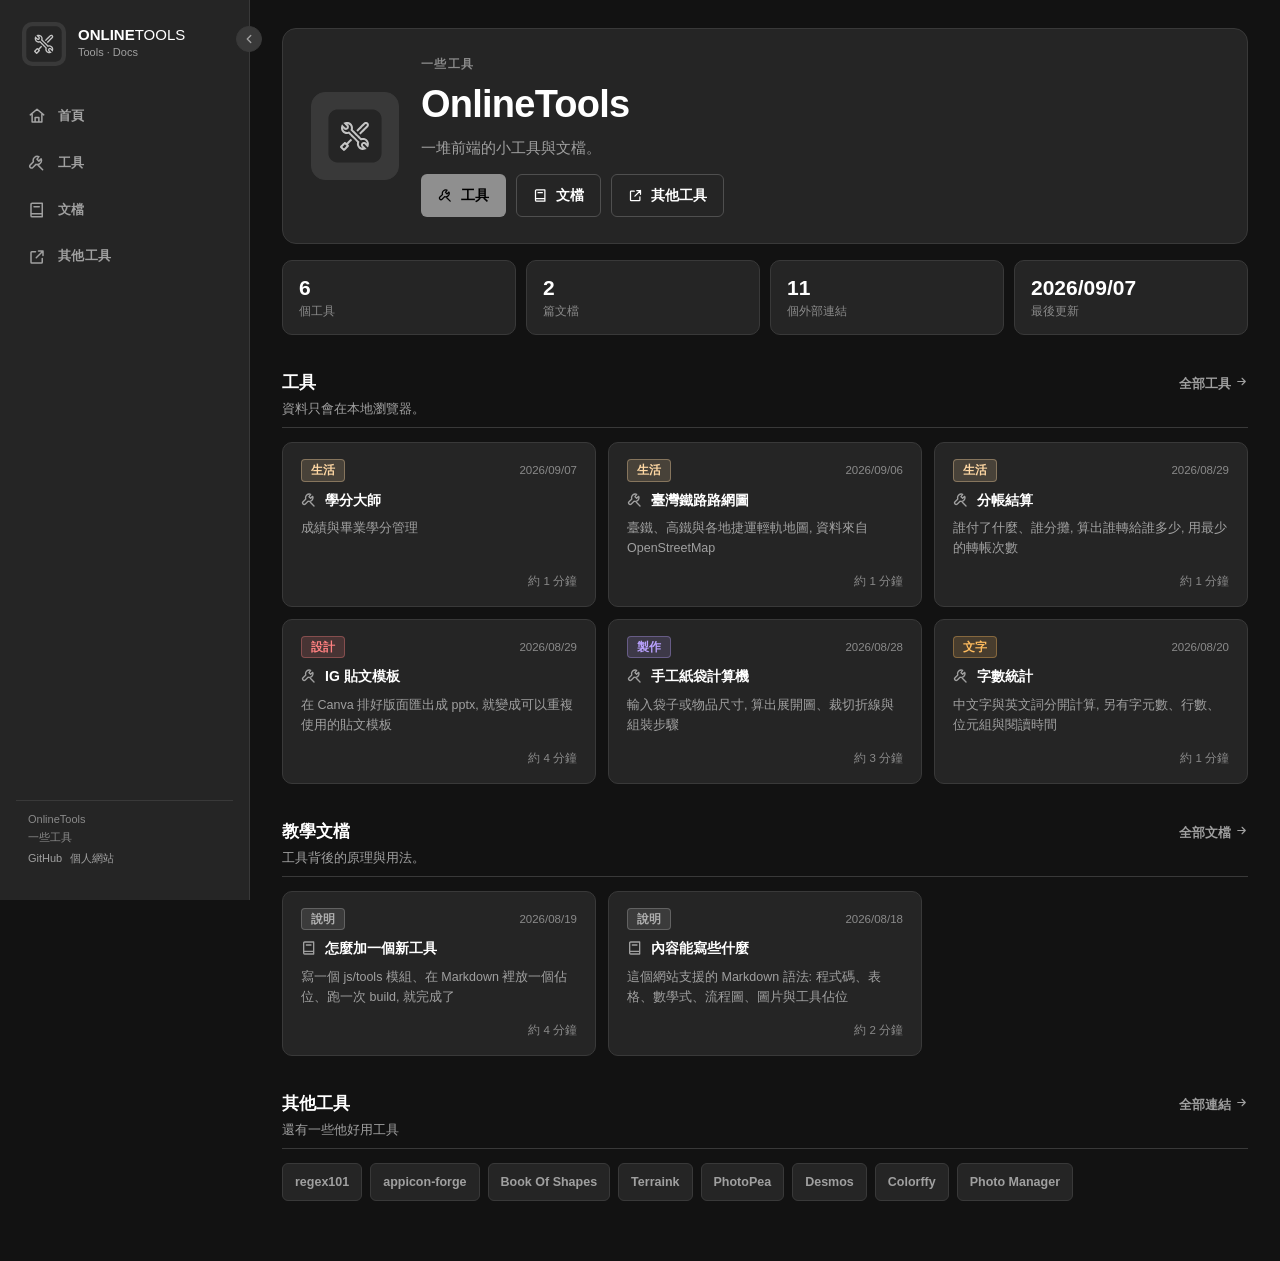
==== commit 753e4968: "feat: enhance UI with icon integration and accessibility improvements - Updated removableChip functi" ====
--- a/index.html
+++ b/index.html
@@ -41,10 +41,8 @@
     <nav class="side-nav" id="side-nav" aria-label="主導覽">
       <button type="button" id="sidebar-toggle" class="sidebar-toggle" aria-label="收合側邊欄" aria-expanded="true"
         title="收合側邊欄">
-        <svg viewBox="0 0 24 24" width="14" height="14" fill="none" stroke="currentColor" stroke-width="2.4"
-          stroke-linecap="round" stroke-linejoin="round">
-          <polyline points="15 18 9 12 15 6"></polyline>
-        </svg>
+        <span class="svg-icon icon-chevron-left" style="width:14px;height:14px"
+          aria-hidden="true"></span>
       </button>
       <a class="brand" href="#/home">
         <img class="brand-logo" src="assets/images/icon.svg" alt="OnlineTools 標誌">
@@ -55,12 +53,8 @@
       </a>
       <button type="button" id="nav-menu-toggle" class="nav-menu-toggle" aria-label="開啟選單"
         aria-expanded="false" aria-controls="primary-nav" title="選單">
-        <svg viewBox="0 0 24 24" width="20" height="20" fill="none" stroke="currentColor" stroke-width="2.2"
-          stroke-linecap="round">
-          <line class="bar bar-top" x1="4" y1="7" x2="20" y2="7"></line>
-          <line class="bar bar-mid" x1="4" y1="12" x2="20" y2="12"></line>
-          <line class="bar bar-bot" x1="4" y1="17" x2="20" y2="17"></line>
-        </svg>
+        <span class="svg-icon icon-menu" style="width:20px;height:20px"
+          aria-hidden="true"></span>
       </button>
       <div class="nav-group" id="primary-nav"></div>
       <div class="nav-spacer"></div>
--- a/css/theme.css
+++ b/css/theme.css
@@ -1,5 +1,5 @@
 /* css/theme.css — 全站唯一的顏色、字體、尺寸來源。
-   任何顏色都必須經過這裡的變數，元件樣式不直接寫死色碼。 */
+   任何顏色都必須經過這裡的變數, 元件樣式不直接寫死色碼。 */
 
 :root {
   /** Base text colors */
@@ -55,9 +55,9 @@
   --text-dim: #8a8a8a;
   --primary: var(--cffy-theme-primary-a0);
   --primary-hover: var(--cffy-theme-primary-a10);
-  /* 主色是中性灰，實心填底時必須配深色文字才有足夠對比。 */
+  /* 主色是中性灰, 實心填底時必須配深色文字才有足夠對比。 */
   --on-primary: var(--cffy-theme-dark-a0);
-  /* 主色當文字用時提亮一階，在 #121212 上約 7.6:1。 */
+  /* 主色當文字用時提亮一階, 在 #121212 上約 7.6:1。 */
   --interactive: var(--cffy-theme-primary-a20);
   --link: var(--cffy-theme-info-a0);
   --success: var(--cffy-theme-success-a0);
@@ -67,15 +67,15 @@
   --disabled: var(--cffy-theme-surface-a40);
   --app-chrome-bg: var(--cffy-theme-surface-a10);
 
-  /* 半透明表面用的 rgb 分量，仍集中管理在這裡。 */
+  /* 半透明表面用的 rgb 分量, 仍集中管理在這裡。 */
   --rgb-primary: 143, 143, 143;
   --rgb-info: 135, 209, 255;
   --rgb-success: 125, 255, 149;
   --rgb-warning: 255, 188, 94;
   --rgb-danger: 255, 128, 128;
 
-  /* 圓角級距。全站規則: 圓角不超過該元素短邊的 1/3，
-     所以沒有膠囊（999px）或正圓（50%）圓角，除非另有註記。 */
+  /* 圓角級距。全站規則: 圓角不超過該元素短邊的 1/3, 
+     所以沒有膠囊（999px）或正圓（50%）圓角, 除非另有註記。 */
   --radius-xs: 4px;
   --radius-sm: 6px;
   --radius: 10px;
--- a/css/layout.css
+++ b/css/layout.css
@@ -47,7 +47,7 @@
 ::-webkit-scrollbar-track { background: var(--cffy-theme-surface-a0); }
 ::-webkit-scrollbar-thumb {
   background: var(--cffy-theme-surface-a30);
-  /* 拇指在 3px 內距下實寬 6px，2px 圓角仍在短邊 1/3 以內。 */
+  /* 拇指在 3px 內距下實寬 6px, 2px 圓角仍在短邊 1/3 以內。 */
   border-radius: 2px;
   border: 3px solid var(--cffy-theme-surface-a0);
   background-clip: padding-box;
@@ -97,9 +97,9 @@
 }
 .sidebar-toggle:hover { background: var(--primary); color: var(--on-primary); border-color: var(--primary); }
 .sidebar-toggle:focus-visible { outline: var(--focus-ring); outline-offset: 2px; }
-.sidebar-toggle svg { transition: transform 0.18s ease; flex-shrink: 0; }
-
-/* brand 是連結，但它讀起來是站名而不是可點文字，所以退出全域連結色與底線。 */
+.sidebar-toggle .svg-icon { transition: transform 0.18s ease; flex-shrink: 0; }
+
+/* brand 是連結, 但它讀起來是站名而不是可點文字, 所以退出全域連結色與底線。 */
 .brand {
   position: relative;
   display: flex;
@@ -183,7 +183,7 @@
 
 /* ---------- 收合成圖示軌 ---------- */
 .side-nav.collapsed { width: 76px; padding-left: 10px; padding-right: 10px; }
-.side-nav.collapsed .sidebar-toggle svg { transform: rotate(180deg); }
+.side-nav.collapsed .sidebar-toggle .svg-icon { transform: rotate(180deg); }
 .side-nav.collapsed .brand { justify-content: center; padding: 0; gap: 0; }
 .side-nav.collapsed .brand-text { display: none; }
 .side-nav.collapsed .nav-link { justify-content: center; padding: 10px; }
@@ -217,7 +217,14 @@
 .section-head:first-child { margin-top: 0; }
 .section-title { margin: 0; font-size: var(--text-section); font-weight: 800; }
 .section-desc { margin: 3px 0 0; font-size: var(--text-supporting); color: var(--text-muted); }
-.section-more { font-size: var(--text-supporting); font-weight: 700; color: var(--text-muted); }
+.section-more {
+  display: inline-flex;
+  align-items: center;
+  gap: 4px;
+  font-size: var(--text-supporting);
+  font-weight: 700;
+  color: var(--text-muted);
+}
 .section-more:hover { color: var(--interactive); text-decoration: none; }
 
 /* ---------- 窄螢幕: 頂欄 + 漢堡選單 ---------- */
@@ -248,10 +255,10 @@
 
   .nav-menu-toggle { display: inline-flex; }
   .side-nav.menu-open .nav-menu-toggle { color: var(--text); background: var(--card-bg-alt); }
-  /* 漢堡在選單展開時變成關閉的叉。 */
-  .side-nav.menu-open .bar-top { transform: translateY(5px) rotate(45deg); }
-  .side-nav.menu-open .bar-mid { opacity: 0; }
-  .side-nav.menu-open .bar-bot { transform: translateY(-5px) rotate(-45deg); }
+  .side-nav.menu-open .nav-menu-toggle .svg-icon {
+    -webkit-mask-image: url("../assets/icons/x.svg");
+    mask-image: url("../assets/icons/x.svg");
+  }
 
   .nav-group {
     display: none;
@@ -299,7 +306,7 @@
   overflow: hidden; clip: rect(0,0,0,0); white-space: nowrap; border: 0;
 }
 
-/* 鍵盤使用者第一個焦點，可以直接跳過側邊欄。 */
+/* 鍵盤使用者第一個焦點, 可以直接跳過側邊欄。 */
 .skip-link {
   position: fixed;
   top: 8px;
--- a/css/components.css
+++ b/css/components.css
@@ -34,13 +34,43 @@
 }
 .btn:hover { background: var(--border); text-decoration: none; }
 .btn:focus-visible { outline: var(--focus-ring); outline-offset: 2px; }
-/* 主色是中性灰，實心按鈕一定要配深色文字才有 AA 對比。 */
+/* 主色是中性灰, 實心按鈕一定要配深色文字才有 AA 對比。 */
 .btn-primary { background: var(--primary); color: var(--on-primary); }
 .btn-primary:hover { background: var(--primary-hover); }
 .btn-ghost { background: transparent; border-color: var(--border); color: var(--text); }
 .btn-ghost:hover { background: var(--card-bg-alt); }
 .btn-sm { padding: 6px 11px; font-size: 12.5px; }
 .btn .btn-ico { display: inline-flex; align-items: center; justify-content: center; flex-shrink: 0; }
+.svg-icon {
+  display: inline-block;
+  flex: 0 0 auto;
+  background: currentColor;
+  -webkit-mask-position: center;
+  mask-position: center;
+  -webkit-mask-size: contain;
+  mask-size: contain;
+  -webkit-mask-repeat: no-repeat;
+  mask-repeat: no-repeat;
+}
+.icon-home { -webkit-mask-image: url("../assets/icons/home.svg"); mask-image: url("../assets/icons/home.svg"); }
+.icon-book { -webkit-mask-image: url("../assets/icons/book.svg"); mask-image: url("../assets/icons/book.svg"); }
+.icon-search { -webkit-mask-image: url("../assets/icons/search.svg"); mask-image: url("../assets/icons/search.svg"); }
+.icon-filter { -webkit-mask-image: url("../assets/icons/filter.svg"); mask-image: url("../assets/icons/filter.svg"); }
+.icon-x { -webkit-mask-image: url("../assets/icons/x.svg"); mask-image: url("../assets/icons/x.svg"); }
+.icon-alert { -webkit-mask-image: url("../assets/icons/alert.svg"); mask-image: url("../assets/icons/alert.svg"); }
+.icon-check { -webkit-mask-image: url("../assets/icons/check.svg"); mask-image: url("../assets/icons/check.svg"); }
+.icon-info { -webkit-mask-image: url("../assets/icons/info.svg"); mask-image: url("../assets/icons/info.svg"); }
+.icon-link { -webkit-mask-image: url("../assets/icons/link.svg"); mask-image: url("../assets/icons/link.svg"); }
+.icon-copy { -webkit-mask-image: url("../assets/icons/copy.svg"); mask-image: url("../assets/icons/copy.svg"); }
+.icon-arrow-right { -webkit-mask-image: url("../assets/icons/arrow-right.svg"); mask-image: url("../assets/icons/arrow-right.svg"); }
+.icon-external { -webkit-mask-image: url("../assets/icons/external.svg"); mask-image: url("../assets/icons/external.svg"); }
+.icon-tool { -webkit-mask-image: url("../assets/icons/tool.svg"); mask-image: url("../assets/icons/tool.svg"); }
+.icon-grid { -webkit-mask-image: url("../assets/icons/grid.svg"); mask-image: url("../assets/icons/grid.svg"); }
+.icon-play { -webkit-mask-image: url("../assets/icons/play.svg"); mask-image: url("../assets/icons/play.svg"); }
+.icon-pause { -webkit-mask-image: url("../assets/icons/pause.svg"); mask-image: url("../assets/icons/pause.svg"); }
+.icon-lock { -webkit-mask-image: url("../assets/icons/lock.svg"); mask-image: url("../assets/icons/lock.svg"); }
+.icon-chevron-left { -webkit-mask-image: url("../assets/icons/chevron-left.svg"); mask-image: url("../assets/icons/chevron-left.svg"); }
+.icon-menu { -webkit-mask-image: url("../assets/icons/menu.svg"); mask-image: url("../assets/icons/menu.svg"); }
 .btn:disabled { color: var(--disabled); opacity: 0.65; cursor: not-allowed; }
 
 .icon-btn {
@@ -81,8 +111,8 @@
   width: 16px;
   height: 16px;
   background-color: var(--text-muted);
-  -webkit-mask: url("data:image/svg+xml,%3Csvg xmlns='http://www.w3.org/2000/svg' viewBox='0 0 24 24'%3E%3Cpath d='M7 7l10 10M17 7 7 17' fill='none' stroke='black' stroke-width='2.4' stroke-linecap='round'/%3E%3C/svg%3E") center / contain no-repeat;
-  mask: url("data:image/svg+xml,%3Csvg xmlns='http://www.w3.org/2000/svg' viewBox='0 0 24 24'%3E%3Cpath d='M7 7l10 10M17 7 7 17' fill='none' stroke='black' stroke-width='2.4' stroke-linecap='round'/%3E%3C/svg%3E") center / contain no-repeat;
+  -webkit-mask: url("../assets/icons/x.svg") center / contain no-repeat;
+  mask: url("../assets/icons/x.svg") center / contain no-repeat;
   cursor: pointer;
 }
 
@@ -102,7 +132,6 @@
   letter-spacing: 0.02em;
   white-space: nowrap;
 }
-.badge-emoji { font-size: 13px; line-height: 1; }
 
 .tag-list { display: flex; flex-wrap: wrap; gap: 6px; }
 
@@ -231,7 +260,7 @@
   color: var(--text-muted);
 }
 .state-block .ico { opacity: 0.6; display: block; margin-bottom: 10px; }
-.state-block .ico svg { display: inline-block; }
+.state-block .ico .svg-icon { display: inline-block; }
 .state-block .st-title { font-weight: 700; color: var(--text); margin-bottom: 4px; }
 .state-block .st-msg { font-size: 13px; }
 
--- a/css/catalog.css
+++ b/css/catalog.css
@@ -37,7 +37,7 @@
   border-radius: 0;
   background: transparent;
 }
-/* 外框已經負責 focus 樣式，內層 input 不要再畫一次。 */
+/* 外框已經負責 focus 樣式, 內層 input 不要再畫一次。 */
 .search-bar input:focus { outline: none; border-color: transparent; box-shadow: none; }
 
 .filter-toggle {
@@ -80,7 +80,7 @@
 }
 .filter-toggle-count[hidden] { display: none; }
 
-/* 快捷鍵提示，開始輸入後就收起來。 */
+/* 快捷鍵提示, 開始輸入後就收起來。 */
 .search-kbd {
   position: absolute;
   right: 10px;
@@ -113,7 +113,7 @@
 }
 .sort-field select:hover { color: var(--text); }
 
-/* 目前套用的篩選，可以直接點掉。 */
+/* 目前套用的篩選, 可以直接點掉。 */
 .active-filters { display: flex; flex-wrap: wrap; gap: 6px; min-width: 0; }
 .active-chip {
   display: inline-flex;
@@ -185,7 +185,7 @@
 }
 
 /* ================= 文章列表 ================= */
-/* 表頭與每一列共用同一組欄寬，才能對齊。 */
+/* 表頭與每一列共用同一組欄寬, 才能對齊。 */
 .doc-table {
   --doc-cols: minmax(0, 1fr) 92px minmax(0, 210px) 100px;
   --doc-gap: 16px;
@@ -201,7 +201,7 @@
   font-weight: 700;
   letter-spacing: 0.04em;
   color: var(--text-dim);
-  /* 透明的左右框對應列的 1px 邊框，讓欄位標題和內容切齊。 */
+  /* 透明的左右框對應列的 1px 邊框, 讓欄位標題和內容切齊。 */
   border: 1px solid transparent;
   border-bottom-color: var(--border-soft);
   margin-bottom: 8px;
@@ -228,7 +228,7 @@
 }
 .doc-row:hover { border-color: var(--primary); background: var(--card-bg-alt); text-decoration: none; }
 .doc-row:focus-visible { outline: var(--focus-ring); outline-offset: 2px; }
-/* 鍵盤游標（↑/↓）刻意和 hover 長得不一樣，兩者可以同時出現。 */
+/* 鍵盤游標（↑/↓）刻意和 hover 長得不一樣, 兩者可以同時出現。 */
 .doc-row.is-cursor {
   border-color: var(--primary);
   background: var(--surface-selected);
@@ -268,7 +268,7 @@
   white-space: nowrap;
 }
 
-/* 命中內文時，顯示是哪一節、以及命中字詞附近的句子。 */
+/* 命中內文時, 顯示是哪一節、以及命中字詞附近的句子。 */
 .row-hit {
   display: flex;
   align-items: baseline;
@@ -312,12 +312,12 @@
   font-weight: inherit;
 }
 
-/* ---------- 平板: 欄位保留，間距收緊 ---------- */
+/* ---------- 平板: 欄位保留, 間距收緊 ---------- */
 @media (max-width: 1024px) {
   .doc-table { --doc-cols: minmax(0, 1fr) 84px minmax(0, 148px) 92px; --doc-gap: 12px; }
 }
 
-/* ---------- 手機: 整列改成區塊，meta 自動換行 ---------- */
+/* ---------- 手機: 整列改成區塊, meta 自動換行 ---------- */
 @media (max-width: 760px) {
   .doc-list-head { display: none !important; }
   .doc-row {
--- a/css/viewer.css
+++ b/css/viewer.css
@@ -1,7 +1,7 @@
 /* css/viewer.css — 單篇文章的版面與 Markdown 排版。 */
 
 /* ================= Viewer layout ================= */
-/* 內文欄寬約 800px，再加 240px 的大綱側欄；行太長會很難讀，所以是置中不是撐滿。 */
+/* 內文欄寬約 800px, 再加 240px 的大綱側欄；行太長會很難讀, 所以是置中不是撐滿。 */
 .viewer {
   max-width: 1064px;
   margin-inline: auto;
@@ -104,7 +104,15 @@
 /* 空的一格讓剩下的連結留在自己那一側。 */
 .doc-nav-link.is-empty { border-color: transparent; background: none; pointer-events: none; }
 .doc-nav-link.is-next { text-align: right; }
-.doc-nav-dir { font-size: var(--text-caption); font-weight: 700; color: var(--text-dim); }
+.doc-nav-dir {
+  display: inline-flex;
+  align-items: center;
+  gap: 4px;
+  font-size: var(--text-caption);
+  font-weight: 700;
+  color: var(--text-dim);
+}
+.doc-nav-arrow.is-prev { transform: rotate(180deg); }
 .doc-nav-link:hover .doc-nav-dir { color: var(--interactive); }
 .doc-nav-title {
   font-size: var(--text-supporting);
@@ -160,7 +168,7 @@
 .outline-title:focus-visible { outline: var(--focus-ring); outline-offset: 3px; }
 .outline-nav { display: flex; flex-direction: column; gap: 1px; }
 .outline-link {
-  /* 用格線讓自動編號自成一欄，標題換行時才不會縮到編號底下。 */
+  /* 用格線讓自動編號自成一欄, 標題換行時才不會縮到編號底下。 */
   display: grid;
   grid-template-columns: auto minmax(0, 1fr);
   gap: 6px;
@@ -220,7 +228,7 @@
 }
 
 /* ---------- 章節錨點 ---------- */
-/* 整個網站活在 hash 裡，純 #id 錨點會把路由洗掉，所以改成複製完整網址的按鈕。 */
+/* 整個網站活在 hash 裡, 純 #id 錨點會把路由洗掉, 所以改成複製完整網址的按鈕。 */
 .doc-heading { position: relative; }
 .heading-anchor {
   margin-left: 8px;
@@ -241,7 +249,7 @@
 .heading-anchor:focus-visible { outline: var(--focus-ring); outline-offset: 1px; }
 @media (hover: none) { .heading-anchor { opacity: 0.5; } }
 
-/* 從分享連結或搜尋結果進來時閃一下，指出停在哪一節。 */
+/* 從分享連結或搜尋結果進來時閃一下, 指出停在哪一節。 */
 .doc-heading.is-targeted {
   animation: heading-flash 2s var(--easing-standard);
   border-radius: var(--radius-xs);
@@ -259,7 +267,7 @@
 
 .doc-content p { margin: 0 0 16px; }
 
-/* 行內連結: hover 時加淡色底與較亮的底線。左右的 padding／負 margin 成對，
+/* 行內連結: hover 時加淡色底與較亮的底線。左右的 padding／負 margin 成對, 
    確保 highlight 不會把文字擠位移。 */
 .doc-content a {
   color: var(--link);
@@ -291,9 +299,43 @@
 .doc-content li { margin: 4px 0; }
 .doc-content li > ul, .doc-content li > ol { margin: 4px 0; }
 .doc-content input[type="checkbox"] {
-  width: auto;
-  margin-right: 6px;
-  accent-color: var(--primary);
+  appearance: none;
+  display: inline-grid;
+  place-content: center;
+  width: 18px;
+  height: 18px;
+  margin: 0 6px 0 0;
+  border: 1px solid var(--border);
+  border-radius: var(--radius-xs);
+  background: var(--card-bg);
+  vertical-align: -3px;
+  cursor: pointer;
+  transition: background var(--duration-fast) var(--easing-standard),
+              border-color var(--duration-fast) var(--easing-standard);
+}
+.doc-content input[type="checkbox"]::before {
+  width: 9px;
+  height: 5px;
+  border: solid var(--on-primary);
+  border-width: 0 0 2px 2px;
+  content: "";
+  transform: translateY(-1px) rotate(-45deg) scale(0);
+  transition: transform var(--duration-fast) var(--easing-standard);
+}
+.doc-content input[type="checkbox"]:checked {
+  border-color: var(--primary);
+  background: var(--primary);
+}
+.doc-content input[type="checkbox"]:checked::before {
+  transform: translateY(-1px) rotate(-45deg) scale(1);
+}
+.doc-content input[type="checkbox"]:focus-visible {
+  outline: var(--focus-ring);
+  outline-offset: 2px;
+}
+.doc-content input[type="checkbox"]:disabled {
+  cursor: default;
+  opacity: 0.8;
 }
 
 .doc-content blockquote {
@@ -328,14 +370,14 @@
   max-width: 100%;
   height: auto;
   margin: 8px 0 18px;
-  /* 圖片大小差很多，圓角要小到連 18px 高的圖也符合短邊 1/3 的規則。 */
+  /* 圖片大小差很多, 圓角要小到連 18px 高的圖也符合短邊 1/3 的規則。 */
   border-radius: var(--radius-sm);
   border: 1px solid var(--border-soft);
   background: var(--cffy-theme-surface-a10);
 }
 
 /* ---------- 圖片 + hover 說明 ---------- */
-/* 外框收縮到圖片實際寬度，說明列才會跟圖片同寬。 */
+/* 外框收縮到圖片實際寬度, 說明列才會跟圖片同寬。 */
 .doc-content .doc-figure {
   position: relative;
   display: block;
@@ -374,7 +416,7 @@
   opacity: 1;
   transform: translateY(0);
 }
-/* 觸控裝置沒有 hover，說明就固定顯示，不然永遠看不到。 */
+/* 觸控裝置沒有 hover, 說明就固定顯示, 不然永遠看不到。 */
 @media (hover: none) {
   .doc-figure-cap { opacity: 1; transform: translateY(0); }
 }
@@ -438,7 +480,7 @@
 }
 
 /* ---------- 表格 ---------- */
-/* 外框負責圓角與橫向捲動；表格本身用 separate border，內部格線才不會疊成兩條。 */
+/* 外框負責圓角與橫向捲動；表格本身用 separate border, 內部格線才不會疊成兩條。 */
 .doc-content .table-wrap {
   margin: 0 0 18px;
   border: 1px solid var(--border);
@@ -483,7 +525,7 @@
 }
 
 /* ---------- 程式碼區塊 + 複製鈕 ---------- */
-/* 按鈕掛在外層，長行左右捲動時它才不會跟著跑掉。 */
+/* 按鈕掛在外層, 長行左右捲動時它才不會跟著跑掉。 */
 .doc-content .code-wrap { position: relative; margin: 0 0 18px; }
 .doc-content .code-wrap > pre.code-block { margin: 0; padding-right: 96px; }
 
@@ -519,7 +561,7 @@
   border-color: color-mix(in srgb, var(--cffy-theme-success-a0) 45%, transparent);
   background: color-mix(in srgb, var(--cffy-theme-success-a0) 14%, transparent);
 }
-/* 觸控裝置沒有 hover，按鈕一律保持看得見。 */
+/* 觸控裝置沒有 hover, 按鈕一律保持看得見。 */
 @media (hover: none) {
   .code-copy { opacity: 1; }
   .code-copy .code-copy-label { display: none; }
--- a/css/tools.css
+++ b/css/tools.css
@@ -1,8 +1,8 @@
 /* css/tools.css — 內文裡的工具區塊。
-   顏色一律走 theme.css 的變數，這裡不寫死任何色碼。 */
+   顏色一律走 theme.css 的變數, 這裡不寫死任何色碼。 */
 
 /* ================= 佔位與外框 ================= */
-/* 工具是內文的一部分，所以外距跟段落、程式碼區塊對齊。 */
+/* 工具是內文的一部分, 所以外距跟段落、程式碼區塊對齊。 */
 .doc-content .tool-slot {
   margin: 18px 0 22px;
 }
@@ -29,21 +29,21 @@
   border: 1px solid var(--border);
   border-radius: var(--radius-lg);
   background: var(--cffy-theme-surface-a0);
-  /* 內文是 15.5px／1.75，工具是操作介面，收緊一點才不會鬆散。 */
+  /* 內文是 15.5px／1.75, 工具是操作介面, 收緊一點才不會鬆散。 */
   font-size: var(--text-body);
   line-height: 1.5;
 }
 
-/* 一排裡的欄位平分寬度，放不下就換行。 */
+/* 一排裡的欄位平分寬度, 放不下就換行。 */
 .tool-row {
   display: grid;
   grid-template-columns: repeat(auto-fit, minmax(170px, 1fr));
   gap: 14px 12px;
   align-items: start;
 }
-/* display: grid 會蓋掉 UA 的 [hidden] { display: none }，所以要自己補回來。 */
+/* display: grid 會蓋掉 UA 的 [hidden] { display: none }, 所以要自己補回來。 */
 .tool-row[hidden], .tool-field[hidden], .tool-actions[hidden], .tool-out[hidden] { display: none; }
-/* 同一排的欄位共用「標籤／控制項／說明」三條列軌，
+/* 同一排的欄位共用「標籤／控制項／說明」三條列軌, 
    有說明文字的欄位就不會把自己的輸入框往上頂 —— 一排的輸入框一定切齊。 */
 @supports (grid-template-rows: subgrid) {
   .tool-row > .tool-field {
@@ -72,7 +72,7 @@
 .tool-panel > .tool-subhead:first-child { border-top: none; margin-top: 0; padding-top: 0; }
 
 /* ================= 欄位 ================= */
-/* 三列: 標籤、控制項、說明。沒有說明時第三列高度是 0，不佔位。 */
+/* 三列: 標籤、控制項、說明。沒有說明時第三列高度是 0, 不佔位。 */
 .tool-field {
   display: grid;
   grid-template-rows: auto auto auto;
@@ -94,7 +94,7 @@
   color: var(--text-dim);
 }
 
-/* 內文的 .doc-content 有自己的 input 樣式，這裡要蓋過去。 */
+/* 內文的 .doc-content 有自己的 input 樣式, 這裡要蓋過去。 */
 .doc-content .tool-input,
 .doc-content .tool-textarea,
 .tool-input,
@@ -115,7 +115,7 @@
 .is-mono, .doc-content .is-mono {
   font-family: var(--font-mono);
   font-size: 13.5px;
-  /* 數字對齊，換算結果一列一列看下來才不會跳。 */
+  /* 數字對齊, 換算結果一列一列看下來才不會跳。 */
   font-variant-numeric: tabular-nums;
 }
 .tool-input:focus, .tool-textarea:focus {
@@ -215,7 +215,7 @@
   background: color-mix(in srgb, var(--success) 14%, transparent);
 }
 
-/* 工具掛在 .doc-content 底下，內文的 `p { margin-bottom: 16px }` specificity 比較高，
+/* 工具掛在 .doc-content 底下, 內文的 `p { margin-bottom: 16px }` specificity 比較高, 
    要蓋掉就得同樣帶上 .doc-content。下面的 li 與 checkbox 也是同一個原因。 */
 .doc-content .tool-status,
 .tool-status {
@@ -252,14 +252,14 @@
 }
 
 @media (pointer: coarse) {
-  .tool-copy, .tool-seg { min-height: var(--hit-min); }
+  .tool-copy, .tool-seg, .tool-flag { min-height: var(--hit-min); }
 }
 
 .tool-flag {
   display: inline-flex;
   align-items: center;
-  gap: 7px;
-  padding: 6px 10px;
+  gap: 0;
+  padding: 2px;
   border: 1px solid var(--border);
   border-radius: var(--radius-sm);
   background: var(--card-bg);
@@ -268,16 +268,27 @@
   color: var(--text-muted);
   cursor: pointer;
 }
-.tool-flag:hover { color: var(--text); border-color: var(--cffy-theme-surface-a40); }
-.tool-flag:has(.tool-check:checked) {
-  color: var(--interactive);
-  border-color: color-mix(in srgb, var(--primary) 60%, transparent);
-  background: var(--surface-selected);
+.tool-flag > span {
+  padding: 5px 12px;
+  border-radius: var(--radius-xs);
+  transition: background var(--duration-fast) var(--easing-standard),
+              color var(--duration-fast) var(--easing-standard);
+}
+.tool-flag:hover > span { color: var(--text); }
+.tool-flag:has(.tool-check:checked) > span {
+  color: var(--on-primary);
+  background: var(--primary);
+}
+.tool-flag:has(.tool-check:focus-visible) {
+  outline: var(--focus-ring);
+  outline-offset: 2px;
 }
 .doc-content .tool-flag .tool-check,
 .tool-check {
-  width: auto;
+  position: absolute;
+  width: 1px;
+  height: 1px;
   margin: 0;
-  accent-color: var(--primary);
-  cursor: pointer;
-}
+  opacity: 0;
+  pointer-events: none;
+}
--- a/css/pages.css
+++ b/css/pages.css
@@ -159,7 +159,7 @@
   transform: translateY(-2px);
 }
 .link-card:focus-visible { outline: var(--focus-ring); outline-offset: 2px; }
-/* 卡片右下角的暈染，用該分類的顏色。 */
+/* 卡片右下角的暈染, 用該分類的顏色。 */
 .link-card::after {
   content: "";
   position: absolute;
@@ -167,7 +167,7 @@
   bottom: -34px;
   width: 120px;
   height: 120px;
-  /* 正圓的柔光暈，是刻意的例外。 */
+  /* 正圓的柔光暈, 是刻意的例外。 */
   border-radius: 50%;
   background: var(--chip-color, var(--primary));
   opacity: 0.12;
@@ -183,6 +183,9 @@
   overflow-wrap: anywhere;
 }
 .link-open {
+  display: inline-flex;
+  align-items: center;
+  gap: 4px;
   flex: 0 0 auto;
   font-size: var(--text-caption);
   font-weight: 700;
